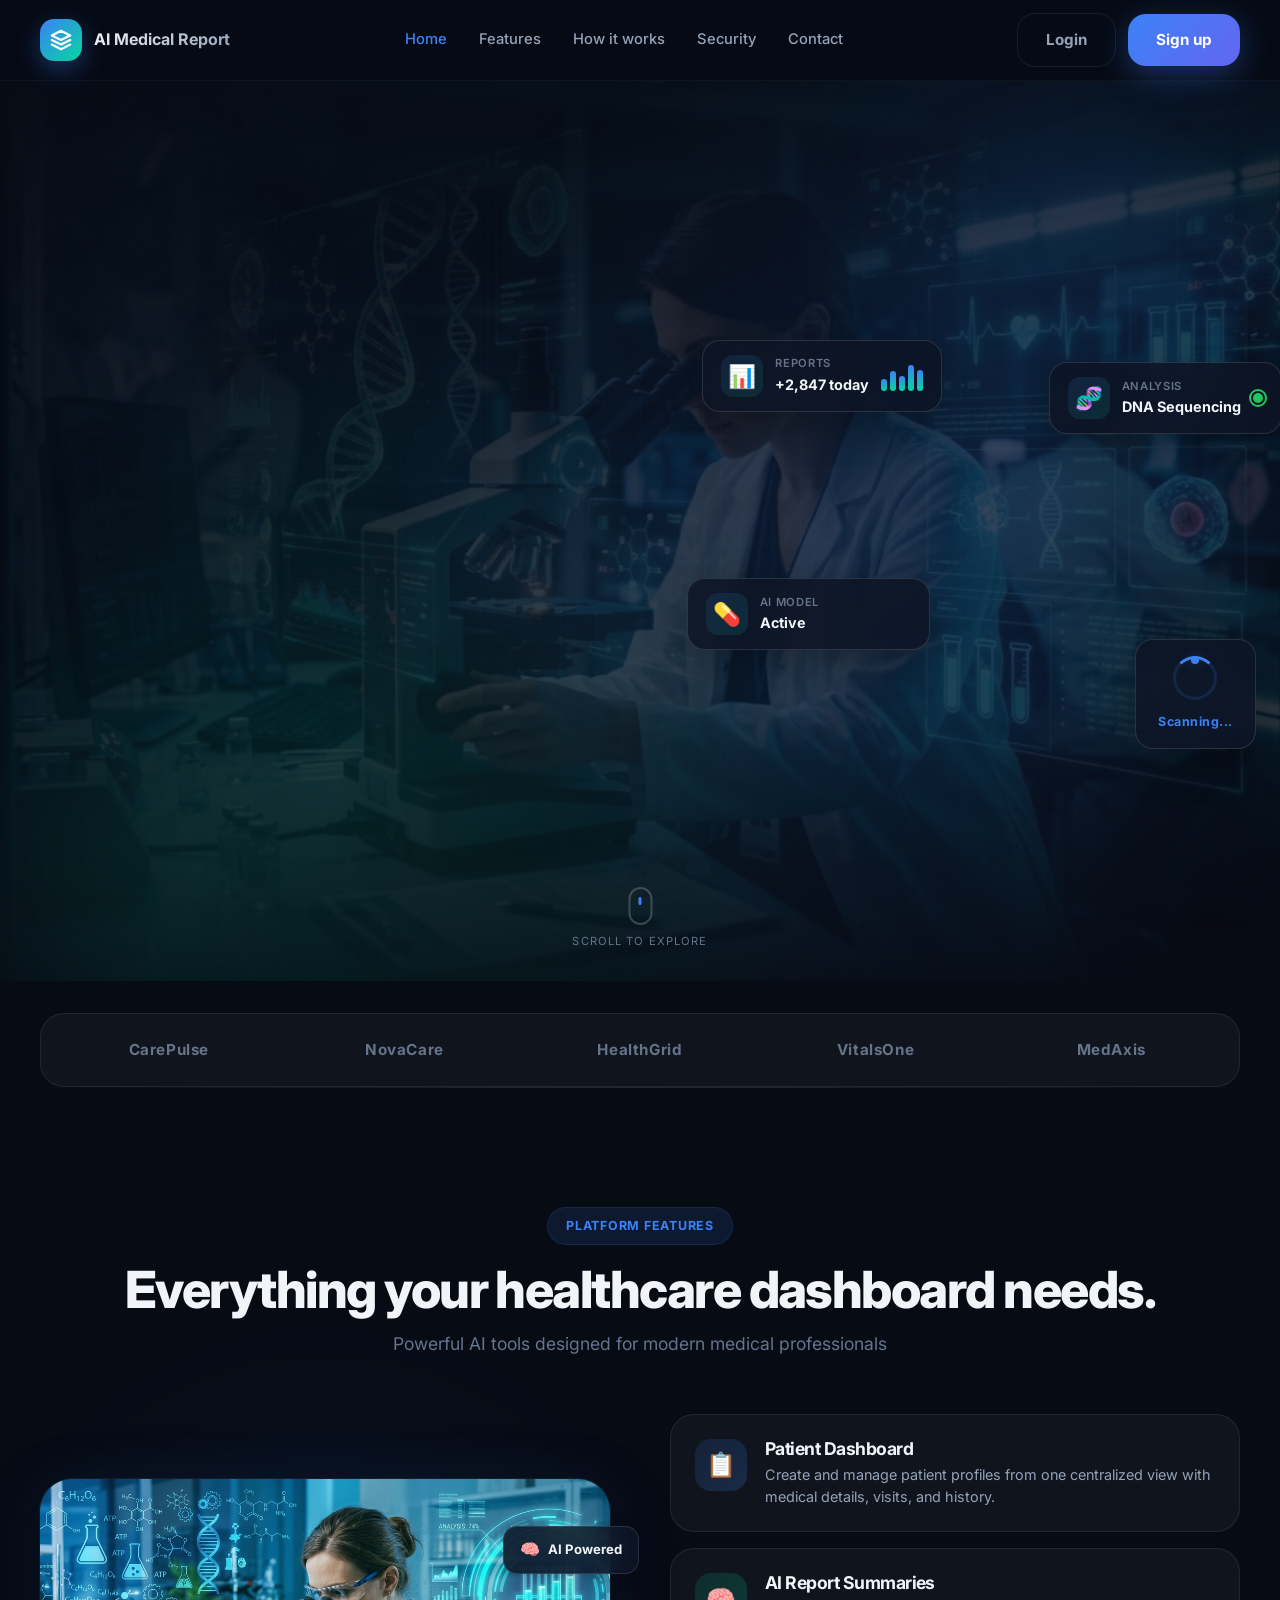
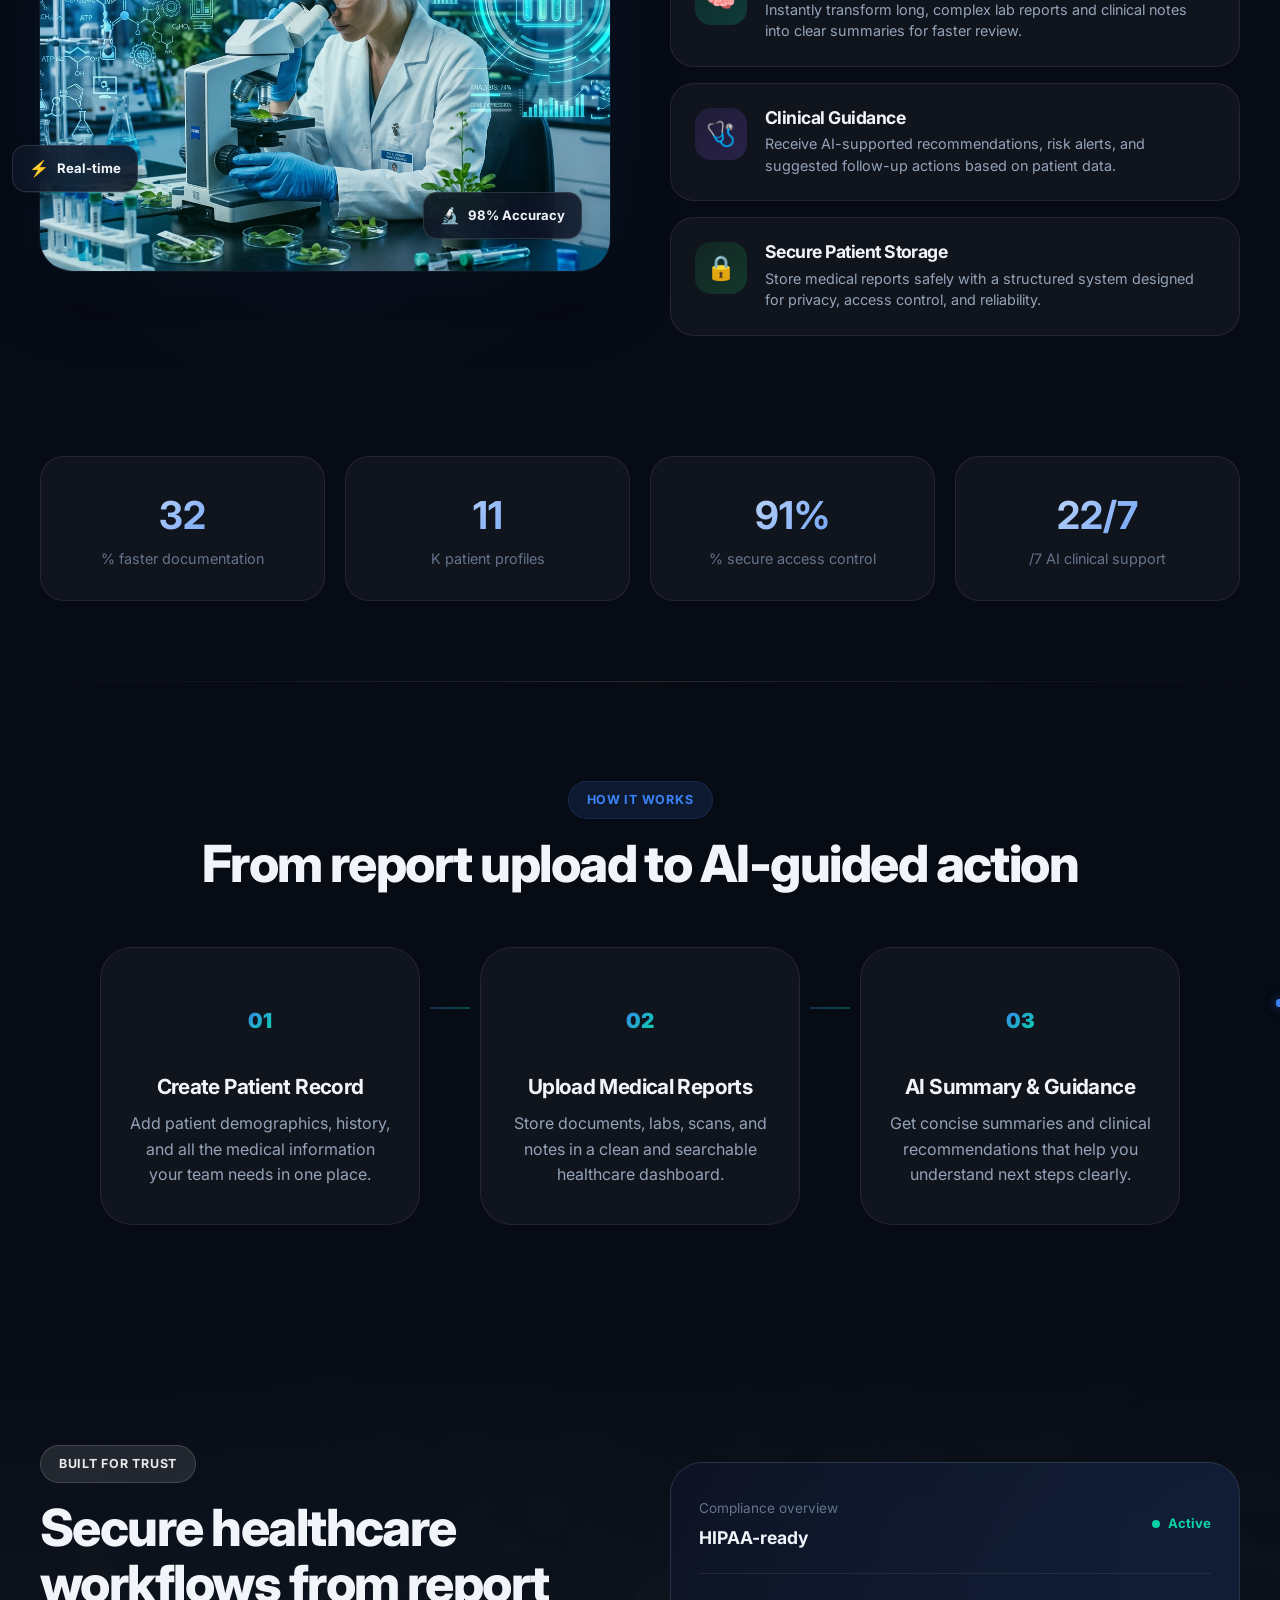
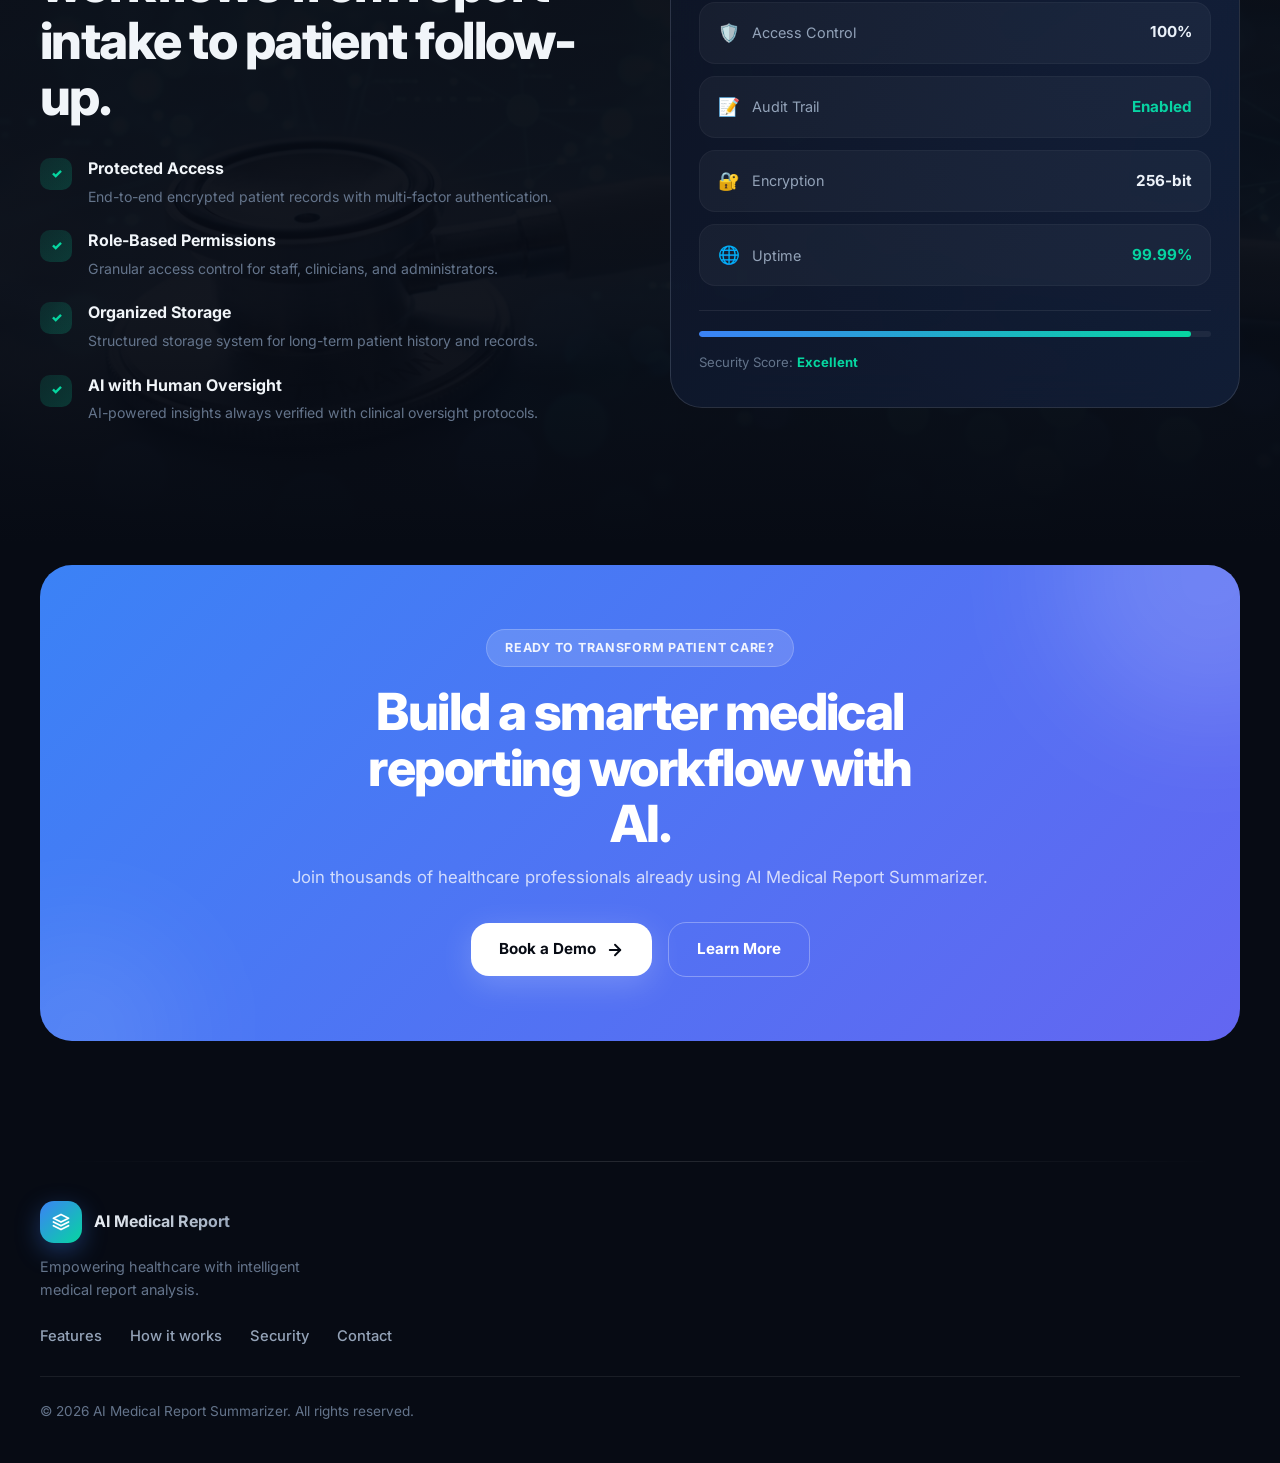
==== index.html @ fd5ae4c7 "Initial commit: AI Medical Report Summarizer with Gemini AI integration" ====
<!DOCTYPE html>
<html lang="en">
  <head>
    <meta charset="UTF-8" />
    <meta name="viewport" content="width=device-width, initial-scale=1.0" />
    <meta
      name="description"
      content="AI Medical Report Summarizer helps healthcare teams organize patient records, analyze medical reports, and receive AI-powered guidance in one secure dashboard."
    />
    <title>AI Medical Report Summarizer</title>
    <link rel="preconnect" href="https://fonts.googleapis.com" />
    <link rel="preconnect" href="https://fonts.gstatic.com" crossorigin />
    <link
      href="https://fonts.googleapis.com/css2?family=Inter:wght@400;500;600;700;800;900&display=swap"
      rel="stylesheet"
    />
    <link rel="stylesheet" href="style.css" />
  </head>
  <body>
    <!-- ════════ HEADER ════════ -->
    <header class="header" id="top">
      <div class="container nav-container">
        <div class="brand-wrap">
          <div class="brand-mark">
            <svg width="22" height="22" viewBox="0 0 24 24" fill="none" stroke="currentColor" stroke-width="2.5" stroke-linecap="round" stroke-linejoin="round">
              <path d="M12 2L2 7l10 5 10-5-10-5z"/>
              <path d="M2 17l10 5 10-5"/>
              <path d="M2 12l10 5 10-5"/>
            </svg>
          </div>
          <div class="brand-text">AI Medical Report</div>
        </div>

        <nav class="nav" id="mainNav">
          <a href="#hero">Home</a>
          <a href="#features">Features</a>
          <a href="#how-it-works">How it works</a>
          <a href="#security">Security</a>
          <a href="#contact">Contact</a>
        </nav>

        <div class="nav-actions">
          <a href="login.html" class="btn btn-ghost">Login</a>
          <a href="signup.html" class="btn btn-primary">Sign up</a>
          <button class="nav-toggle" aria-label="Toggle navigation" aria-expanded="false">
            <span></span>
            <span></span>
            <span></span>
          </button>
        </div>
      </div>
    </header>

    <main>
      <!-- ════════ SECTION 1: HERO with IMAGE 1 ════════ -->
      <section class="hero" id="hero">
        <!-- ═══ FULL BACKGROUND IMAGE with animation ═══ -->
        <div class="hero-bg-image" aria-hidden="true">
          <img src="slide-1.jpg" alt="" class="hero-bg-img" loading="eager" />
          <div class="hero-bg-overlay"></div>
        </div>

        <!-- Animated particles & orbs on top of image -->
        <div class="hero-bg-effects" aria-hidden="true">
          <div class="floating-orb orb-1"></div>
          <div class="floating-orb orb-2"></div>
          <div class="floating-orb orb-3"></div>
          <div class="grid-lines"></div>
          <!-- Particles -->
          <span class="particle p1"></span>
          <span class="particle p2"></span>
          <span class="particle p3"></span>
          <span class="particle p4"></span>
          <span class="particle p5"></span>
          <span class="particle p6"></span>
          <span class="particle p7"></span>
          <span class="particle p8"></span>
        </div>

        <div class="container hero-content-wrap">
          <div class="hero-copy" id="heroCopy">
            <span class="eyebrow eyebrow-animated">
              <span class="eyebrow-dot"></span>
              Smart Healthcare Intelligence
            </span>
            <h1>Turn complex medical data into <span class="gradient-text">clear, actionable</span> insights.</h1>
            <p>
              Manage patient records, summarize reports in seconds, and guide care decisions with AI-powered clinical support built for modern healthcare teams.
            </p>

            <div class="hero-actions">
              <a href="signup.html" class="btn btn-primary btn-glow">
                <span>Start Free Demo</span>
                <svg width="18" height="18" viewBox="0 0 24 24" fill="none" stroke="currentColor" stroke-width="2.5" stroke-linecap="round" stroke-linejoin="round"><path d="M5 12h14"/><path d="m12 5 7 7-7 7"/></svg>
              </a>
              <a href="#features" class="btn btn-glass">
                <span>See Platform</span>
              </a>
            </div>

            <div class="hero-trust">
              <div class="trust-item">
                <strong data-count="24">0</strong>
                <span>K+ Reports</span>
              </div>
              <div class="trust-divider"></div>
              <div class="trust-item">
                <strong>98%</strong>
                <span>Faster</span>
              </div>
              <div class="trust-divider"></div>
              <div class="trust-item">
                <strong>24/7</strong>
                <span>AI Active</span>
              </div>
            </div>
          </div>

          <!-- Floating cards overlay on the background image -->
          <div class="hero-floating-elements" id="heroVisual">
            <div class="hero-glow-ring ring-1" aria-hidden="true"></div>
            <div class="hero-glow-ring ring-2" aria-hidden="true"></div>
            <div class="hero-glow-ring ring-3" aria-hidden="true"></div>

            <div class="hero-float-card float-dna">
              <div class="float-icon">🧬</div>
              <div class="float-info">
                <span class="float-label">Analysis</span>
                <strong>DNA Sequencing</strong>
              </div>
              <div class="float-pulse"></div>
            </div>

            <div class="hero-float-card float-heartbeat">
              <div class="float-icon">💊</div>
              <div class="float-info">
                <span class="float-label">AI Model</span>
                <strong>Active</strong>
              </div>
              <svg class="heartbeat-svg" viewBox="0 0 100 30">
                <polyline class="heartbeat-line" points="0,15 20,15 25,5 30,25 35,10 40,15 55,15 60,5 65,25 70,15 100,15"/>
              </svg>
            </div>

            <div class="hero-float-card float-stats">
              <div class="float-icon">📊</div>
              <div class="float-info">
                <span class="float-label">Reports</span>
                <strong>+2,847 today</strong>
              </div>
              <div class="mini-bar-chart">
                <span style="height:40%"></span>
                <span style="height:65%"></span>
                <span style="height:50%"></span>
                <span style="height:85%"></span>
                <span style="height:70%"></span>
              </div>
            </div>

            <div class="hero-float-card float-scan">
              <div class="scan-ring"><div class="scan-dot"></div></div>
              <span class="scan-text">Scanning...</span>
            </div>
          </div>
        </div>

        <!-- Scroll indicator -->
        <div class="scroll-indicator" aria-hidden="true">
          <div class="scroll-mouse">
            <div class="scroll-wheel"></div>
          </div>
          <span>Scroll to explore</span>
        </div>
      </section>

      <!-- ════════ LOGO STRIP ════════ -->
      <section class="logo-strip">
        <div class="container trust-row">
          <span>CarePulse</span>
          <span>NovaCare</span>
          <span>HealthGrid</span>
          <span>VitalsOne</span>
          <span>MedAxis</span>
        </div>
      </section>

      <!-- ════════ SECTION 2: FEATURES with IMAGE 2 ════════ -->
      <section class="features-showcase" id="features">
        <div class="container">
          <div class="section-head centered reveal-up">
            <span class="eyebrow">Platform Features</span>
            <h2>Everything your healthcare dashboard needs.</h2>
            <p class="section-subtitle">Powerful AI tools designed for modern medical professionals</p>
          </div>

          <div class="features-split reveal-up">
            <!-- Image 2 - Features section -->
            <div class="features-image-wrap">
              <div class="features-image-bg-glow" aria-hidden="true"></div>
              <div class="features-img-container">
                <img src="slide-2.jpg" alt="Research and development with biochemistry analysis" class="features-img" loading="lazy" />
                <div class="features-img-overlay"></div>
              </div>
              <!-- Floating badges on the image -->
              <div class="feature-badge badge-1">
                <span class="badge-icon">🧠</span>
                <span class="badge-text">AI Powered</span>
              </div>
              <div class="feature-badge badge-2">
                <span class="badge-icon">⚡</span>
                <span class="badge-text">Real-time</span>
              </div>
              <div class="feature-badge badge-3">
                <span class="badge-icon">🔬</span>
                <span class="badge-text">98% Accuracy</span>
              </div>
            </div>

            <!-- Feature cards -->
            <div class="features-cards">
              <article class="feature-card reveal-right" style="--delay:0.1s">
                <div class="icon-box icon-blue">📋</div>
                <div>
                  <h3>Patient Dashboard</h3>
                  <p>Create and manage patient profiles from one centralized view with medical details, visits, and history.</p>
                </div>
              </article>

              <article class="feature-card reveal-right" style="--delay:0.2s">
                <div class="icon-box icon-teal">🧠</div>
                <div>
                  <h3>AI Report Summaries</h3>
                  <p>Instantly transform long, complex lab reports and clinical notes into clear summaries for faster review.</p>
                </div>
              </article>

              <article class="feature-card reveal-right" style="--delay:0.3s">
                <div class="icon-box icon-purple">🩺</div>
                <div>
                  <h3>Clinical Guidance</h3>
                  <p>Receive AI-supported recommendations, risk alerts, and suggested follow-up actions based on patient data.</p>
                </div>
              </article>

              <article class="feature-card reveal-right" style="--delay:0.4s">
                <div class="icon-box icon-green">🔒</div>
                <div>
                  <h3>Secure Patient Storage</h3>
                  <p>Store medical reports safely with a structured system designed for privacy, access control, and reliability.</p>
                </div>
              </article>
            </div>
          </div>
        </div>
      </section>

      <!-- ════════ STATS SECTION ════════ -->
      <section class="stats-section" id="platform">
        <div class="container stats-grid">
          <div class="stat-box reveal-up" style="--delay:0s">
            <strong class="count" data-target="35">0</strong>
            <span>% faster documentation</span>
          </div>
          <div class="stat-box reveal-up" style="--delay:0.1s">
            <strong class="count" data-target="12">0</strong>
            <span>K patient profiles</span>
          </div>
          <div class="stat-box reveal-up" style="--delay:0.2s">
            <strong class="count" data-target="99">0</strong>
            <span>% secure access control</span>
          </div>
          <div class="stat-box reveal-up" style="--delay:0.3s">
            <strong class="count" data-target="24">0</strong>
            <span>/7 AI clinical support</span>
          </div>
        </div>
      </section>

      <!-- ════════ HOW IT WORKS ════════ -->
      <section class="workflow" id="how-it-works">
        <div class="container">
          <div class="section-head centered reveal-up">
            <span class="eyebrow">How it works</span>
            <h2>From report upload to AI-guided action</h2>
          </div>

          <div class="workflow-grid">
            <div class="workflow-step reveal-up" style="--delay:0s">
              <span class="step-number">
                <span class="step-num-text">01</span>
                <svg class="step-ring" viewBox="0 0 100 100"><circle cx="50" cy="50" r="45"/></svg>
              </span>
              <h3>Create Patient Record</h3>
              <p>Add patient demographics, history, and all the medical information your team needs in one place.</p>
            </div>
            <div class="workflow-connector" aria-hidden="true">
              <div class="connector-line"></div>
              <div class="connector-dot"></div>
            </div>
            <div class="workflow-step reveal-up" style="--delay:0.15s">
              <span class="step-number">
                <span class="step-num-text">02</span>
                <svg class="step-ring" viewBox="0 0 100 100"><circle cx="50" cy="50" r="45"/></svg>
              </span>
              <h3>Upload Medical Reports</h3>
              <p>Store documents, labs, scans, and notes in a clean and searchable healthcare dashboard.</p>
            </div>
            <div class="workflow-connector" aria-hidden="true">
              <div class="connector-line"></div>
              <div class="connector-dot"></div>
            </div>
            <div class="workflow-step reveal-up" style="--delay:0.3s">
              <span class="step-number">
                <span class="step-num-text">03</span>
                <svg class="step-ring" viewBox="0 0 100 100"><circle cx="50" cy="50" r="45"/></svg>
              </span>
              <h3>AI Summary &amp; Guidance</h3>
              <p>Get concise summaries and clinical recommendations that help you understand next steps clearly.</p>
            </div>
          </div>
        </div>
      </section>

      <!-- ════════ SECTION 3: SECURITY with IMAGE 3 ════════ -->
      <section class="security" id="security">
        <div class="security-bg" aria-hidden="true">
          <img src="slide-3.jpg" alt="" class="security-bg-img" loading="lazy" />
          <div class="security-bg-overlay"></div>
          <div class="security-particles">
            <span class="sec-particle sp1"></span>
            <span class="sec-particle sp2"></span>
            <span class="sec-particle sp3"></span>
            <span class="sec-particle sp4"></span>
            <span class="sec-particle sp5"></span>
            <span class="sec-particle sp6"></span>
            <span class="sec-particle sp7"></span>
            <span class="sec-particle sp8"></span>
          </div>
        </div>

        <div class="container security-content">
          <div class="security-grid">
            <div class="security-copy reveal-up">
              <span class="eyebrow eyebrow-light">Built for trust</span>
              <h2>Secure healthcare workflows from report intake to patient follow-up.</h2>
              <ul>
                <li>
                  <div class="check-circle">✓</div>
                  <div>
                    <strong>Protected Access</strong>
                    <p>End-to-end encrypted patient records with multi-factor authentication.</p>
                  </div>
                </li>
                <li>
                  <div class="check-circle">✓</div>
                  <div>
                    <strong>Role-Based Permissions</strong>
                    <p>Granular access control for staff, clinicians, and administrators.</p>
                  </div>
                </li>
                <li>
                  <div class="check-circle">✓</div>
                  <div>
                    <strong>Organized Storage</strong>
                    <p>Structured storage system for long-term patient history and records.</p>
                  </div>
                </li>
                <li>
                  <div class="check-circle">✓</div>
                  <div>
                    <strong>AI with Human Oversight</strong>
                    <p>AI-powered insights always verified with clinical oversight protocols.</p>
                  </div>
                </li>
              </ul>
            </div>

            <div class="security-panel reveal-right">
              <div class="panel-glow" aria-hidden="true"></div>
              <div class="panel-header">
                <div>
                  <span>Compliance overview</span>
                  <strong>HIPAA-ready</strong>
                </div>
                <div class="status-dot">
                  <span class="status-pulse"></span>
                  Active
                </div>
              </div>
              <div class="panel-list">
                <div class="panel-item">
                  <div class="panel-item-left">
                    <div class="panel-item-icon">🛡️</div>
                    <span>Access Control</span>
                  </div>
                  <strong class="panel-value">100%</strong>
                </div>
                <div class="panel-item">
                  <div class="panel-item-left">
                    <div class="panel-item-icon">📝</div>
                    <span>Audit Trail</span>
                  </div>
                  <strong class="panel-value accent">Enabled</strong>
                </div>
                <div class="panel-item">
                  <div class="panel-item-left">
                    <div class="panel-item-icon">🔐</div>
                    <span>Encryption</span>
                  </div>
                  <strong class="panel-value">256-bit</strong>
                </div>
                <div class="panel-item">
                  <div class="panel-item-left">
                    <div class="panel-item-icon">🌐</div>
                    <span>Uptime</span>
                  </div>
                  <strong class="panel-value accent">99.99%</strong>
                </div>
              </div>
              <div class="panel-footer">
                <div class="panel-bar">
                  <div class="panel-bar-fill"></div>
                </div>
                <span>Security Score: <strong>Excellent</strong></span>
              </div>
            </div>
          </div>
        </div>
      </section>

      <!-- ════════ CTA ════════ -->
      <section class="cta" id="contact">
        <div class="container">
          <div class="cta-box reveal-up">
            <div class="cta-bg-effects" aria-hidden="true">
              <div class="cta-orb cta-orb-1"></div>
              <div class="cta-orb cta-orb-2"></div>
            </div>
            <div class="cta-content">
              <span class="eyebrow eyebrow-light">Ready to transform patient care?</span>
              <h2>Build a smarter medical reporting workflow with AI.</h2>
              <p>Join thousands of healthcare professionals already using AI Medical Report Summarizer.</p>
            </div>
            <div class="cta-actions">
              <a href="signup.html" class="btn btn-white btn-glow">
                <span>Book a Demo</span>
                <svg width="18" height="18" viewBox="0 0 24 24" fill="none" stroke="currentColor" stroke-width="2.5" stroke-linecap="round" stroke-linejoin="round"><path d="M5 12h14"/><path d="m12 5 7 7-7 7"/></svg>
              </a>
              <a href="#features" class="btn btn-outline-white">Learn More</a>
            </div>
          </div>
        </div>
      </section>
    </main>

    <!-- ════════ FOOTER ════════ -->
    <footer class="footer">
      <div class="container footer-inner">
        <div class="footer-brand">
          <div class="brand-wrap">
            <div class="brand-mark">
              <svg width="18" height="18" viewBox="0 0 24 24" fill="none" stroke="currentColor" stroke-width="2.5" stroke-linecap="round" stroke-linejoin="round">
                <path d="M12 2L2 7l10 5 10-5-10-5z"/>
                <path d="M2 17l10 5 10-5"/>
                <path d="M2 12l10 5 10-5"/>
              </svg>
            </div>
            <div class="brand-text">AI Medical Report</div>
          </div>
          <p class="footer-desc">Empowering healthcare with intelligent medical report analysis.</p>
        </div>
        <div class="footer-links">
          <a href="#features">Features</a>
          <a href="#how-it-works">How it works</a>
          <a href="#security">Security</a>
          <a href="#contact">Contact</a>
        </div>
        <div class="footer-bottom">
          <p>&copy; <span id="year"></span> AI Medical Report Summarizer. All rights reserved.</p>
        </div>
      </div>
    </footer>

    <script src="script.js"></script>
  </body>
</html>
---- style.css ----
/* ═══════════════════════════════════════════
   AI MEDICAL REPORT SUMMARIZER - DESIGN SYSTEM
   ═══════════════════════════════════════════ */

:root {
  --bg: #070b14;
  --bg-surface: #0d1425;
  --surface: rgba(255, 255, 255, 0.04);
  --surface-hover: rgba(255, 255, 255, 0.08);
  --surface-glass: rgba(255, 255, 255, 0.06);
  --primary: #3b82f6;
  --primary-dark: #2563eb;
  --primary-glow: rgba(59, 130, 246, 0.35);
  --primary-soft: rgba(59, 130, 246, 0.12);
  --accent: #06d6a0;
  --accent-glow: rgba(6, 214, 160, 0.3);
  --accent-soft: rgba(6, 214, 160, 0.12);
  --purple: #8b5cf6;
  --purple-soft: rgba(139, 92, 246, 0.12);
  --text: #f1f5f9;
  --text-secondary: #94a3b8;
  --text-muted: #64748b;
  --border: rgba(255, 255, 255, 0.08);
  --border-light: rgba(255, 255, 255, 0.12);
  --shadow-sm: 0 4px 16px rgba(0, 0, 0, 0.2);
  --shadow-md: 0 12px 40px rgba(0, 0, 0, 0.3);
  --shadow-lg: 0 24px 64px rgba(0, 0, 0, 0.4);
  --shadow-glow: 0 0 60px rgba(59, 130, 246, 0.15);
  --radius-sm: 12px;
  --radius-md: 18px;
  --radius-lg: 24px;
  --radius-xl: 32px;
  --transition: 0.3s cubic-bezier(0.4, 0, 0.2, 1);
  --transition-spring: 0.5s cubic-bezier(0.22, 1, 0.36, 1);
}

/* ═══════ RESET & BASE ═══════ */
*, *::before, *::after {
  margin: 0;
  padding: 0;
  box-sizing: border-box;
}

html {
  scroll-behavior: smooth;
  scroll-padding-top: 90px;
}

body {
  font-family: "Inter", -apple-system, BlinkMacSystemFont, sans-serif;
  background: var(--bg);
  color: var(--text);
  line-height: 1.6;
  overflow-x: hidden;
  -webkit-font-smoothing: antialiased;
}

a { text-decoration: none; color: inherit; }
button { font: inherit; cursor: pointer; border: none; background: none; }
img { max-width: 100%; display: block; }

.container {
  width: min(1200px, calc(100% - 40px));
  margin: 0 auto;
}

/* ═══════ TYPOGRAPHY ═══════ */
h1, h2, h3 {
  line-height: 1.1;
  letter-spacing: -0.03em;
  font-weight: 800;
}

h1 {
  font-size: clamp(2.8rem, 5.5vw, 4.8rem);
  font-weight: 900;
}

h2 {
  font-size: clamp(2rem, 4vw, 3.2rem);
}

h3 {
  font-size: 1.25rem;
  font-weight: 700;
}

p { color: var(--text-secondary); }

.gradient-text {
  background: linear-gradient(135deg, var(--primary) 0%, var(--accent) 50%, var(--purple) 100%);
  -webkit-background-clip: text;
  -webkit-text-fill-color: transparent;
  background-clip: text;
}

.section-head { margin-bottom: 56px; }
.section-head.centered { text-align: center; }
.section-head h2 { margin-top: 16px; }
.section-subtitle {
  font-size: 1.1rem;
  color: var(--text-muted);
  margin-top: 12px;
  max-width: 520px;
  margin-left: auto;
  margin-right: auto;
}

.eyebrow {
  display: inline-flex;
  align-items: center;
  gap: 8px;
  padding: 8px 18px;
  border-radius: 999px;
  background: var(--primary-soft);
  color: var(--primary);
  font-size: 0.78rem;
  font-weight: 700;
  letter-spacing: 0.06em;
  text-transform: uppercase;
  border: 1px solid rgba(59, 130, 246, 0.15);
}

.eyebrow-light {
  background: rgba(255, 255, 255, 0.1);
  color: rgba(255, 255, 255, 0.9);
  border-color: rgba(255, 255, 255, 0.15);
}

.eyebrow-animated .eyebrow-dot {
  width: 8px;
  height: 8px;
  border-radius: 50%;
  background: var(--accent);
  animation: dotPulse 2s ease-in-out infinite;
  flex-shrink: 0;
}

@keyframes dotPulse {
  0%, 100% { opacity: 1; transform: scale(1); }
  50% { opacity: 0.5; transform: scale(0.7); }
}

/* ═══════ BUTTONS ═══════ */
.btn {
  display: inline-flex;
  align-items: center;
  gap: 10px;
  border-radius: var(--radius-md);
  padding: 14px 28px;
  font-weight: 700;
  font-size: 0.95rem;
  transition: all var(--transition);
  position: relative;
  overflow: hidden;
}

.btn::before {
  content: "";
  position: absolute;
  inset: 0;
  background: linear-gradient(135deg, rgba(255,255,255,0.15), transparent);
  opacity: 0;
  transition: opacity var(--transition);
}

.btn:hover::before { opacity: 1; }
.btn:hover { transform: translateY(-2px); }
.btn:active { transform: translateY(0); }

.btn-primary {
  background: linear-gradient(135deg, var(--primary), #6366f1);
  color: white;
  box-shadow: 0 8px 32px var(--primary-glow);
}

.btn-primary:hover {
  box-shadow: 0 12px 40px rgba(59, 130, 246, 0.5);
}

.btn-glow {
  animation: btnGlow 3s ease-in-out infinite;
}

@keyframes btnGlow {
  0%, 100% { box-shadow: 0 8px 32px var(--primary-glow); }
  50% { box-shadow: 0 8px 48px rgba(59, 130, 246, 0.5), 0 0 80px rgba(59, 130, 246, 0.2); }
}

.btn-glass {
  background: var(--surface-glass);
  color: var(--text);
  border: 1px solid var(--border-light);
  backdrop-filter: blur(12px);
}

.btn-glass:hover {
  background: var(--surface-hover);
  border-color: rgba(255, 255, 255, 0.2);
}

.btn-ghost {
  background: transparent;
  color: var(--text-secondary);
  border: 1px solid var(--border);
}

.btn-ghost:hover {
  color: var(--text);
  border-color: var(--border-light);
  background: var(--surface);
}

.btn-white {
  background: white;
  color: var(--bg);
  box-shadow: 0 8px 32px rgba(255, 255, 255, 0.2);
}

.btn-white:hover {
  box-shadow: 0 12px 40px rgba(255, 255, 255, 0.3);
}

.btn-outline-white {
  background: transparent;
  color: white;
  border: 1px solid rgba(255, 255, 255, 0.3);
}

.btn-outline-white:hover {
  background: rgba(255, 255, 255, 0.1);
  border-color: rgba(255, 255, 255, 0.5);
}

/* ═══════ HEADER ═══════ */
.header {
  position: sticky;
  top: 0;
  z-index: 100;
  background: rgba(7, 11, 20, 0.75);
  backdrop-filter: blur(20px) saturate(1.5);
  border-bottom: 1px solid var(--border);
  transition: all var(--transition);
}

.nav-container {
  display: flex;
  align-items: center;
  justify-content: space-between;
  min-height: 80px;
  gap: 24px;
}

.brand-wrap {
  display: flex;
  align-items: center;
  gap: 12px;
}

.brand-mark {
  display: grid;
  place-items: center;
  width: 42px;
  height: 42px;
  border-radius: 14px;
  background: linear-gradient(135deg, var(--primary), var(--accent));
  color: white;
  font-weight: 800;
  box-shadow: 0 8px 24px var(--primary-glow);
}

.brand-text {
  font-weight: 700;
  font-size: 1rem;
  background: linear-gradient(135deg, var(--text), var(--text-secondary));
  -webkit-background-clip: text;
  -webkit-text-fill-color: transparent;
  background-clip: text;
}

.nav {
  display: flex;
  align-items: center;
  gap: 32px;
}

.nav a {
  font-weight: 500;
  color: var(--text-secondary);
  font-size: 0.92rem;
  transition: color var(--transition);
  position: relative;
}

.nav a::after {
  content: "";
  position: absolute;
  bottom: -4px;
  left: 0;
  width: 0;
  height: 2px;
  background: linear-gradient(90deg, var(--primary), var(--accent));
  border-radius: 1px;
  transition: width var(--transition);
}

.nav a:hover { color: var(--text); }
.nav a:hover::after { width: 100%; }

.nav-actions {
  display: flex;
  align-items: center;
  gap: 12px;
}

.nav-toggle {
  display: none;
  width: 44px;
  height: 44px;
  border-radius: 12px;
  background: var(--surface);
  border: 1px solid var(--border);
  align-items: center;
  justify-content: center;
  flex-direction: column;
  gap: 5px;
  transition: all var(--transition);
}

.nav-toggle:hover { background: var(--surface-hover); }

.nav-toggle span {
  width: 18px;
  height: 2px;
  border-radius: 10px;
  background: var(--text);
  transition: all var(--transition);
}

/* ═══════════════════════════
   SECTION 1: HERO (IMAGE 1)
   ═══════════════════════════ */
.hero {
  position: relative;
  min-height: 100vh;
  display: flex;
  align-items: center;
  padding: 100px 0 60px;
  overflow: hidden;
}

/* ── Full Background Medical Image ── */
.hero-bg-image {
  position: absolute;
  inset: 0;
  z-index: 0;
}

.hero-bg-img {
  width: 100%;
  height: 100%;
  object-fit: cover;
  opacity: 0;
  animation: heroBgReveal 2s 0.3s ease forwards, heroBgKenBurns 25s 2s ease-in-out infinite alternate;
}

@keyframes heroBgReveal {
  0% { opacity: 0; transform: scale(1.15); }
  100% { opacity: 0.45; transform: scale(1); }
}

@keyframes heroBgKenBurns {
  0% { transform: scale(1) translate(0, 0); }
  50% { transform: scale(1.08) translate(-1%, 0.5%); }
  100% { transform: scale(1.05) translate(0.5%, -0.5%); }
}

.hero-bg-overlay {
  position: absolute;
  inset: 0;
  background: 
    linear-gradient(135deg, rgba(7, 11, 20, 0.92) 0%, rgba(7, 11, 20, 0.7) 40%, rgba(7, 11, 20, 0.5) 70%, rgba(7, 11, 20, 0.75) 100%),
    linear-gradient(180deg, rgba(7, 11, 20, 0.6) 0%, transparent 30%, transparent 70%, rgba(7, 11, 20, 0.9) 100%);
  z-index: 1;
}

/* Animated edge glow on the background */
.hero-bg-image::after {
  content: "";
  position: absolute;
  inset: 0;
  background: 
    radial-gradient(circle at 70% 50%, rgba(59, 130, 246, 0.15) 0%, transparent 50%),
    radial-gradient(circle at 30% 80%, rgba(6, 214, 160, 0.1) 0%, transparent 40%);
  z-index: 2;
  animation: bgGlowShift 8s ease-in-out infinite alternate;
}

@keyframes bgGlowShift {
  0% { opacity: 0.5; }
  100% { opacity: 1; }
}

/* Background effects (orbs, grid, particles) */
.hero-bg-effects {
  position: absolute;
  inset: 0;
  pointer-events: none;
  overflow: hidden;
  z-index: 3;
}

.floating-orb {
  position: absolute;
  border-radius: 50%;
  filter: blur(80px);
  opacity: 0.35;
}

.orb-1 {
  width: 600px;
  height: 600px;
  background: radial-gradient(circle, var(--primary-glow), transparent 70%);
  top: -15%;
  right: -10%;
  animation: orbFloat1 12s ease-in-out infinite;
}

.orb-2 {
  width: 400px;
  height: 400px;
  background: radial-gradient(circle, var(--accent-glow), transparent 70%);
  bottom: -10%;
  left: -5%;
  animation: orbFloat2 15s ease-in-out infinite;
}

.orb-3 {
  width: 300px;
  height: 300px;
  background: radial-gradient(circle, rgba(139, 92, 246, 0.2), transparent 70%);
  top: 40%;
  left: 30%;
  animation: orbFloat3 10s ease-in-out infinite;
}

@keyframes orbFloat1 {
  0%, 100% { transform: translate(0, 0) scale(1); }
  33% { transform: translate(-30px, 40px) scale(1.1); }
  66% { transform: translate(20px, -20px) scale(0.95); }
}

@keyframes orbFloat2 {
  0%, 100% { transform: translate(0, 0) scale(1); }
  50% { transform: translate(40px, -30px) scale(1.15); }
}

@keyframes orbFloat3 {
  0%, 100% { transform: translate(0, 0) scale(1); }
  50% { transform: translate(-20px, 20px) scale(1.2); }
}

.grid-lines {
  position: absolute;
  inset: 0;
  background-image:
    linear-gradient(rgba(59, 130, 246, 0.04) 1px, transparent 1px),
    linear-gradient(90deg, rgba(59, 130, 246, 0.04) 1px, transparent 1px);
  background-size: 80px 80px;
  mask-image: radial-gradient(ellipse 60% 60% at 50% 50%, black, transparent);
}

/* Particles */
.particle {
  position: absolute;
  width: 6px; height: 6px;
  border-radius: 50%;
  opacity: 0;
}

.p1 { top: 10%; left: 15%; animation: particleFloat 6s 0s ease-in-out infinite; background: var(--primary); }
.p2 { top: 75%; left: 85%; animation: particleFloat 7s 1s ease-in-out infinite; background: var(--accent); }
.p3 { top: 35%; left: 5%;  animation: particleFloat 5s 2s ease-in-out infinite; background: var(--primary); width: 4px; height: 4px; }
.p4 { top: 85%; left: 25%; animation: particleFloat 8s 0.5s ease-in-out infinite; background: var(--accent); width: 5px; height: 5px; }
.p5 { top: 20%; left: 90%; animation: particleFloat 6.5s 1.5s ease-in-out infinite; background: var(--purple); width: 3px; height: 3px; }
.p6 { top: 60%; left: 50%; animation: particleFloat 7.5s 3s ease-in-out infinite; background: var(--accent); width: 4px; height: 4px; }
.p7 { top: 45%; left: 72%; animation: particleFloat 5.5s 0.8s ease-in-out infinite; background: var(--primary); width: 5px; height: 5px; }
.p8 { top: 15%; left: 65%; animation: particleFloat 8s 2.5s ease-in-out infinite; background: var(--accent); width: 3px; height: 3px; }

@keyframes particleFloat {
  0%, 100% { transform: translate(0, 0) scale(0); opacity: 0; }
  20% { opacity: 0.7; transform: translate(-10px, -20px) scale(1); }
  50% { opacity: 0.5; transform: translate(15px, -40px) scale(0.8); }
  80% { opacity: 0.3; transform: translate(-5px, -60px) scale(0.5); }
}

/* Hero content layout */
.hero-content-wrap {
  position: relative;
  z-index: 5;
  display: grid;
  grid-template-columns: 1.1fr 0.9fr;
  align-items: center;
  gap: 40px;
}

/* Hero copy entrance */
.hero-copy {
  opacity: 0;
  animation: heroCopyIn 1s 0.6s var(--transition-spring) forwards;
}

@keyframes heroCopyIn {
  from { opacity: 0; transform: translateY(40px); }
  to { opacity: 1; transform: translateY(0); }
}

.hero-copy h1 { margin: 20px 0; }
.hero-copy > p { font-size: 1.15rem; max-width: 540px; line-height: 1.7; color: rgba(255,255,255,0.7); }

/* Hero actions */
.hero-actions {
  display: flex;
  align-items: center;
  gap: 16px;
  margin: 32px 0;
  flex-wrap: wrap;
}

/* Hero trust stats */
.hero-trust {
  display: flex;
  align-items: center;
  gap: 24px;
  flex-wrap: wrap;
}

.trust-item { text-align: center; }

.trust-item strong {
  display: block;
  font-size: 1.8rem;
  background: linear-gradient(135deg, var(--text), var(--primary));
  -webkit-background-clip: text;
  -webkit-text-fill-color: transparent;
  background-clip: text;
}

.trust-item span {
  font-size: 0.82rem;
  color: var(--text-muted);
  text-transform: uppercase;
  letter-spacing: 0.05em;
  font-weight: 600;
}

.trust-divider {
  width: 1px;
  height: 40px;
  background: linear-gradient(180deg, transparent, var(--border-light), transparent);
}

/* Hero floating elements (right side) */
.hero-floating-elements {
  position: relative;
  display: flex;
  justify-content: center;
  align-items: center;
  min-height: 450px;
  perspective: 1200px;
}

/* Glow rings */
.hero-glow-ring {
  position: absolute;
  border-radius: 50%;
  border: 1.5px solid;
  opacity: 0;
  animation: glowPulse 5s ease-in-out infinite;
}

.ring-1 {
  width: 300px; height: 300px;
  border-color: rgba(59, 130, 246, 0.25);
  animation-delay: 0s;
}
.ring-2 {
  width: 400px; height: 400px;
  border-color: rgba(6, 214, 160, 0.18);
  animation-delay: 1.5s;
}
.ring-3 {
  width: 480px; height: 480px;
  border-color: rgba(139, 92, 246, 0.12);
  animation-delay: 3s;
}

@keyframes glowPulse {
  0%, 100% { transform: scale(0.85) rotate(0deg); opacity: 0; }
  50% { transform: scale(1.05) rotate(5deg); opacity: 1; }
}


/* ═══════ FLOATING CARDS ═══════ */
.hero-float-card {
  position: absolute;
  display: flex;
  align-items: center;
  gap: 12px;
  padding: 14px 18px;
  border-radius: var(--radius-md);
  background: rgba(13, 20, 37, 0.85);
  backdrop-filter: blur(20px);
  border: 1px solid var(--border-light);
  box-shadow: var(--shadow-md);
  z-index: 5;
  opacity: 0;
  animation: floatCardIn 0.8s cubic-bezier(0.22, 1, 0.36, 1) forwards;
}

.float-icon {
  font-size: 1.4rem;
  width: 42px; height: 42px;
  display: grid;
  place-items: center;
  border-radius: 12px;
  background: linear-gradient(135deg, var(--primary-soft), var(--accent-soft));
  flex-shrink: 0;
}

.float-info { display: flex; flex-direction: column; }

.float-label {
  font-size: 0.7rem;
  color: var(--text-muted);
  text-transform: uppercase;
  letter-spacing: 0.06em;
  font-weight: 600;
}

.float-info strong {
  font-size: 0.9rem;
  color: var(--text);
}

.float-dna {
  top: 8%;
  right: -8%;
  animation-delay: 0.8s;
}

.float-heartbeat {
  bottom: 28%;
  left: -6%;
  animation-delay: 1.1s;
}

.float-stats {
  top: 3%;
  left: -3%;
  animation-delay: 1.4s;
}

.float-scan {
  bottom: 6%;
  right: -3%;
  animation-delay: 1.7s;
  flex-direction: column;
  padding: 16px 22px;
}

@keyframes floatCardIn {
  from { opacity: 0; transform: translateY(20px) scale(0.9); }
  to { opacity: 1; transform: translateY(0) scale(1); }
}

/* Card floating animation */
.float-dna {
  animation: floatCardIn 0.8s 0.8s cubic-bezier(0.22, 1, 0.36, 1) forwards,
             floatBob1 5s 1.6s ease-in-out infinite;
}
.float-heartbeat {
  animation: floatCardIn 0.8s 1.1s cubic-bezier(0.22, 1, 0.36, 1) forwards,
             floatBob2 6s 1.9s ease-in-out infinite;
}
.float-stats {
  animation: floatCardIn 0.8s 1.4s cubic-bezier(0.22, 1, 0.36, 1) forwards,
             floatBob3 5.5s 2.2s ease-in-out infinite;
}
.float-scan {
  animation: floatCardIn 0.8s 1.7s cubic-bezier(0.22, 1, 0.36, 1) forwards,
             floatBob1 7s 2.5s ease-in-out infinite;
}

@keyframes floatBob1 {
  0%, 100% { transform: translateY(0px); }
  50% { transform: translateY(-12px); }
}
@keyframes floatBob2 {
  0%, 100% { transform: translateY(0px); }
  50% { transform: translateY(-10px); }
}
@keyframes floatBob3 {
  0%, 100% { transform: translateY(0px) rotate(0deg); }
  50% { transform: translateY(-14px) rotate(1deg); }
}

/* Pulse indicator */
.float-pulse {
  width: 10px; height: 10px;
  border-radius: 50%;
  background: #22c55e;
  position: relative;
  flex-shrink: 0;
}
.float-pulse::after {
  content: "";
  position: absolute;
  inset: -4px;
  border-radius: 50%;
  border: 2px solid #22c55e;
  animation: pulseRing 1.5s ease-out infinite;
}
@keyframes pulseRing {
  0% { transform: scale(1); opacity: 0.6; }
  100% { transform: scale(2.2); opacity: 0; }
}

/* Heartbeat SVG */
.heartbeat-svg { width: 80px; height: 28px; flex-shrink: 0; }
.heartbeat-line {
  fill: none;
  stroke: #ef4444;
  stroke-width: 2.5;
  stroke-linecap: round;
  stroke-linejoin: round;
  stroke-dasharray: 300;
  stroke-dashoffset: 300;
  animation: heartbeatDraw 2.5s ease-in-out infinite;
}
@keyframes heartbeatDraw {
  0% { stroke-dashoffset: 300; }
  50% { stroke-dashoffset: 0; }
  100% { stroke-dashoffset: -300; }
}

/* Mini bar chart */
.mini-bar-chart {
  display: flex;
  align-items: flex-end;
  gap: 3px;
  height: 30px;
  flex-shrink: 0;
}
.mini-bar-chart span {
  width: 6px;
  border-radius: 3px;
  background: linear-gradient(180deg, var(--primary), var(--accent));
  animation: barGrow 1.5s ease-out forwards;
  transform-origin: bottom;
  transform: scaleY(0);
}
.mini-bar-chart span:nth-child(1) { animation-delay: 1.5s; }
.mini-bar-chart span:nth-child(2) { animation-delay: 1.65s; }
.mini-bar-chart span:nth-child(3) { animation-delay: 1.8s; }
.mini-bar-chart span:nth-child(4) { animation-delay: 1.95s; }
.mini-bar-chart span:nth-child(5) { animation-delay: 2.1s; }

@keyframes barGrow { to { transform: scaleY(1); } }

/* Scan ring */
.scan-ring {
  width: 44px; height: 44px;
  border-radius: 50%;
  border: 3px solid rgba(59, 130, 246, 0.15);
  border-top-color: var(--primary);
  position: relative;
  animation: scanSpin 2s linear infinite;
}
.scan-dot {
  position: absolute;
  top: -3px; left: 50%;
  transform: translateX(-50%);
  width: 8px; height: 8px;
  border-radius: 50%;
  background: var(--primary);
  box-shadow: 0 0 12px var(--primary-glow);
}
.scan-text {
  font-size: 0.78rem;
  font-weight: 700;
  color: var(--primary);
  letter-spacing: 0.04em;
  animation: scanBlink 1.5s ease-in-out infinite;
}
@keyframes scanSpin { to { transform: rotate(360deg); } }
@keyframes scanBlink {
  0%, 100% { opacity: 1; }
  50% { opacity: 0.4; }
}

/* Scroll indicator */
.scroll-indicator {
  position: absolute;
  bottom: 30px;
  left: 50%;
  transform: translateX(-50%);
  display: flex;
  flex-direction: column;
  align-items: center;
  gap: 8px;
  opacity: 0;
  animation: fadeIn 1s 2s forwards;
}

.scroll-mouse {
  width: 24px; height: 38px;
  border: 2px solid rgba(255, 255, 255, 0.2);
  border-radius: 12px;
  display: flex;
  justify-content: center;
  padding-top: 8px;
}

.scroll-wheel {
  width: 3px; height: 8px;
  border-radius: 2px;
  background: var(--primary);
  animation: scrollWheel 2s ease-in-out infinite;
}

@keyframes scrollWheel {
  0% { transform: translateY(0); opacity: 1; }
  100% { transform: translateY(12px); opacity: 0; }
}

.scroll-indicator span {
  font-size: 0.7rem;
  color: var(--text-muted);
  text-transform: uppercase;
  letter-spacing: 0.1em;
}

@keyframes fadeIn {
  from { opacity: 0; }
  to { opacity: 1; }
}

/* ═══════ LOGO STRIP ═══════ */
.logo-strip {
  padding: 32px 0 0;
  position: relative;
  z-index: 2;
}

.trust-row {
  display: grid;
  grid-template-columns: repeat(5, minmax(0, 1fr));
  gap: 20px;
  justify-items: center;
  padding: 24px 20px;
  color: var(--text-muted);
  background: var(--surface);
  border: 1px solid var(--border);
  border-radius: var(--radius-lg);
  font-weight: 700;
  letter-spacing: 0.04em;
  font-size: 0.95rem;
}

/* ═══════════════════════════════
   SECTION 2: FEATURES (IMAGE 2)
   ═══════════════════════════════ */
.features-showcase {
  padding: 120px 0;
  position: relative;
  overflow: hidden;
}

.features-showcase::before {
  content: "";
  position: absolute;
  top: 0;
  left: 0;
  right: 0;
  height: 1px;
  background: linear-gradient(90deg, transparent, var(--border-light), transparent);
}

.features-split {
  display: grid;
  grid-template-columns: 1fr 1fr;
  gap: 60px;
  align-items: center;
}

/* Features image */
.features-image-wrap {
  position: relative;
}

.features-image-bg-glow {
  position: absolute;
  inset: -30%;
  background: radial-gradient(circle at 50% 50%, var(--primary-glow), transparent 60%);
  opacity: 0.3;
  filter: blur(60px);
  animation: imgGlow 8s ease-in-out infinite;
}

.features-img-container {
  position: relative;
  border-radius: var(--radius-xl);
  overflow: hidden;
  box-shadow:
    var(--shadow-lg),
    0 0 0 1px rgba(255, 255, 255, 0.06),
    0 0 60px rgba(59, 130, 246, 0.1);
  transition: transform var(--transition-spring);
}

.features-img-container:hover {
  transform: scale(1.02) translateY(-4px);
}

.features-img {
  width: 100%;
  aspect-ratio: 16 / 11;
  object-fit: cover;
  display: block;
  transition: transform 8s ease;
}

.features-img-container:hover .features-img {
  transform: scale(1.06);
}

.features-img-overlay {
  position: absolute;
  inset: 0;
  background: linear-gradient(
    135deg,
    rgba(59, 130, 246, 0.12) 0%,
    rgba(6, 214, 160, 0.08) 50%,
    transparent 100%
  );
  pointer-events: none;
}

/* Feature badges */
.feature-badge {
  position: absolute;
  display: flex;
  align-items: center;
  gap: 8px;
  padding: 10px 16px;
  border-radius: 14px;
  background: rgba(13, 20, 37, 0.85);
  backdrop-filter: blur(16px);
  border: 1px solid var(--border-light);
  box-shadow: var(--shadow-sm);
  z-index: 3;
  opacity: 0;
  font-size: 0.82rem;
  font-weight: 700;
  color: var(--text);
}

.badge-icon {
  font-size: 1rem;
}

.badge-1 {
  top: 12%;
  right: -5%;
  animation: badgeIn 0.6s 0.3s ease forwards;
}

.badge-2 {
  bottom: 20%;
  left: -5%;
  animation: badgeIn 0.6s 0.6s ease forwards;
}

.badge-3 {
  bottom: 8%;
  right: 5%;
  animation: badgeIn 0.6s 0.9s ease forwards;
}

.features-image-wrap.visible .badge-1 { animation: badgeIn 0.6s 0.3s ease forwards; }
.features-image-wrap.visible .badge-2 { animation: badgeIn 0.6s 0.6s ease forwards; }
.features-image-wrap.visible .badge-3 { animation: badgeIn 0.6s 0.9s ease forwards; }

@keyframes badgeIn {
  from { opacity: 0; transform: translateY(12px) scale(0.9); }
  to { opacity: 1; transform: translateY(0) scale(1); }
}

/* Feature cards */
.features-cards {
  display: grid;
  gap: 16px;
}

.feature-card {
  display: flex;
  align-items: flex-start;
  gap: 18px;
  padding: 24px;
  border-radius: var(--radius-lg);
  background: var(--surface);
  border: 1px solid var(--border);
  transition: all var(--transition);
  cursor: default;
}

.feature-card:hover {
  background: var(--surface-hover);
  border-color: var(--border-light);
  transform: translateX(8px);
  box-shadow: var(--shadow-md), var(--shadow-glow);
}

.icon-box {
  width: 52px; height: 52px;
  display: grid;
  place-items: center;
  border-radius: 16px;
  font-size: 1.5rem;
  flex-shrink: 0;
  transition: transform var(--transition);
}

.feature-card:hover .icon-box {
  transform: scale(1.1) rotate(5deg);
}

.icon-blue { background: linear-gradient(135deg, var(--primary-soft), rgba(59, 130, 246, 0.2)); }
.icon-teal { background: linear-gradient(135deg, var(--accent-soft), rgba(6, 214, 160, 0.2)); }
.icon-purple { background: linear-gradient(135deg, var(--purple-soft), rgba(139, 92, 246, 0.2)); }
.icon-green { background: linear-gradient(135deg, rgba(34, 197, 94, 0.1), rgba(34, 197, 94, 0.2)); }

.feature-card h3 {
  margin-bottom: 6px;
  font-size: 1.1rem;
}

.feature-card p {
  font-size: 0.9rem;
  line-height: 1.5;
}

/* ═══════ STATS ═══════ */
.stats-section {
  padding: 0 0 80px;
}

.stats-grid {
  display: grid;
  grid-template-columns: repeat(4, minmax(0, 1fr));
  gap: 20px;
}

.stat-box {
  background: var(--surface);
  border: 1px solid var(--border);
  border-radius: var(--radius-lg);
  padding: 28px 20px;
  text-align: center;
  transition: all var(--transition);
}

.stat-box:hover {
  background: var(--surface-hover);
  border-color: var(--border-light);
  transform: translateY(-4px);
  box-shadow: var(--shadow-glow);
}

.stat-box strong {
  display: block;
  font-size: clamp(2rem, 3vw, 2.8rem);
  background: linear-gradient(135deg, var(--text), var(--primary));
  -webkit-background-clip: text;
  -webkit-text-fill-color: transparent;
  background-clip: text;
}

.stat-box span {
  color: var(--text-muted);
  font-size: 0.9rem;
}

/* ═══════ WORKFLOW ═══════ */
.workflow {
  padding: 100px 0;
  position: relative;
}

.workflow::before {
  content: "";
  position: absolute;
  top: 0;
  left: 0;
  right: 0;
  height: 1px;
  background: linear-gradient(90deg, transparent, var(--border-light), transparent);
}

.workflow-grid {
  display: flex;
  align-items: flex-start;
  gap: 0;
  justify-content: center;
}

.workflow-step {
  flex: 1;
  max-width: 320px;
  background: var(--surface);
  border: 1px solid var(--border);
  border-radius: var(--radius-xl);
  padding: 36px 28px;
  text-align: center;
  transition: all var(--transition);
}

.workflow-step:hover {
  background: var(--surface-hover);
  border-color: var(--border-light);
  transform: translateY(-6px);
  box-shadow: var(--shadow-md), var(--shadow-glow);
}

.step-number {
  position: relative;
  display: inline-flex;
  align-items: center;
  justify-content: center;
  width: 72px; height: 72px;
  margin-bottom: 20px;
}

.step-num-text {
  position: relative;
  z-index: 2;
  font-weight: 900;
  font-size: 1.3rem;
  background: linear-gradient(135deg, var(--primary), var(--accent));
  -webkit-background-clip: text;
  -webkit-text-fill-color: transparent;
  background-clip: text;
}

.step-ring {
  position: absolute;
  inset: 0;
  width: 100%;
  height: 100%;
}

.step-ring circle {
  fill: none;
  stroke: var(--primary);
  stroke-width: 2;
  opacity: 0.2;
  stroke-dasharray: 283;
  stroke-dashoffset: 283;
  transition: stroke-dashoffset 1.5s ease;
}

.workflow-step:hover .step-ring circle {
  stroke-dashoffset: 0;
  opacity: 0.5;
}

.workflow-step h3 {
  font-size: 1.3rem;
  margin-bottom: 12px;
}

.workflow-connector {
  display: flex;
  align-items: center;
  justify-content: center;
  padding-top: 60px;
  min-width: 60px;
}

.connector-line {
  width: 40px;
  height: 2px;
  background: linear-gradient(90deg, var(--primary), var(--accent));
  opacity: 0.3;
  position: relative;
}

.connector-dot {
  width: 8px; height: 8px;
  border-radius: 50%;
  background: var(--primary);
  box-shadow: 0 0 12px var(--primary-glow);
  position: absolute;
  right: -4px;
  top: 50%;
  margin-top: -4px;
}

/* ═══════════════════════════════
   SECTION 3: SECURITY (IMAGE 3)
   ═══════════════════════════════ */
.security {
  position: relative;
  padding: 120px 0;
  overflow: hidden;
}

.security-bg {
  position: absolute;
  inset: 0;
  z-index: 0;
}

.security-bg-img {
  width: 100%;
  height: 100%;
  object-fit: cover;
  opacity: 0.25;
  transition: transform 20s linear;
  animation: secBgZoom 30s ease-in-out infinite alternate;
}

@keyframes secBgZoom {
  0% { transform: scale(1); }
  100% { transform: scale(1.1); }
}

.security-bg-overlay {
  position: absolute;
  inset: 0;
  background: linear-gradient(
    180deg,
    var(--bg) 0%,
    rgba(7, 11, 20, 0.85) 30%,
    rgba(7, 11, 20, 0.8) 70%,
    var(--bg) 100%
  );
}

.security-particles {
  position: absolute;
  inset: 0;
  pointer-events: none;
}

.sec-particle {
  position: absolute;
  width: 4px; height: 4px;
  border-radius: 50%;
  background: var(--primary);
  opacity: 0;
}

.sp1 { top: 15%; left: 10%; animation: secFloat 7s 0s ease-in-out infinite; }
.sp2 { top: 25%; left: 80%; animation: secFloat 8s 1s ease-in-out infinite; background: var(--accent); }
.sp3 { top: 50%; left: 20%; animation: secFloat 6s 2s ease-in-out infinite; }
.sp4 { top: 70%; left: 70%; animation: secFloat 9s 0.5s ease-in-out infinite; background: var(--accent); }
.sp5 { top: 85%; left: 40%; animation: secFloat 7.5s 1.5s ease-in-out infinite; }
.sp6 { top: 35%; left: 55%; animation: secFloat 6.5s 3s ease-in-out infinite; background: var(--purple); width: 3px; height: 3px; }
.sp7 { top: 60%; left: 90%; animation: secFloat 8.5s 2.5s ease-in-out infinite; }
.sp8 { top: 10%; left: 45%; animation: secFloat 7s 4s ease-in-out infinite; background: var(--accent); width: 5px; height: 5px; }

@keyframes secFloat {
  0%, 100% { opacity: 0; transform: translate(0, 0) scale(0); }
  20% { opacity: 0.6; transform: translate(-8px, -15px) scale(1); }
  50% { opacity: 0.4; transform: translate(12px, -30px) scale(0.8); }
  80% { opacity: 0.2; transform: translate(-4px, -50px) scale(0.4); }
}

.security-content {
  position: relative;
  z-index: 2;
}

.security-grid {
  display: grid;
  grid-template-columns: 1fr 1fr;
  gap: 60px;
  align-items: center;
}

.security-copy h2 {
  margin-top: 16px;
  margin-bottom: 8px;
}

.security-copy ul {
  list-style: none;
  margin-top: 32px;
  display: grid;
  gap: 20px;
}

.security-copy li {
  display: flex;
  gap: 16px;
  align-items: flex-start;
}

.check-circle {
  width: 32px; height: 32px;
  border-radius: 10px;
  background: linear-gradient(135deg, var(--accent-soft), rgba(6, 214, 160, 0.2));
  color: var(--accent);
  display: grid;
  place-items: center;
  font-weight: 900;
  font-size: 0.8rem;
  flex-shrink: 0;
  margin-top: 2px;
}

.security-copy li strong {
  display: block;
  font-size: 1rem;
  margin-bottom: 4px;
}

.security-copy li p {
  font-size: 0.88rem;
  color: var(--text-muted);
  margin: 0;
}

/* Security panel */
.security-panel {
  position: relative;
  background: linear-gradient(135deg, rgba(13, 20, 37, 0.9), rgba(18, 30, 55, 0.9));
  backdrop-filter: blur(20px);
  border: 1px solid var(--border-light);
  border-radius: var(--radius-xl);
  padding: 32px 28px;
  overflow: hidden;
}

.panel-glow {
  position: absolute;
  top: -50%; right: -50%;
  width: 200%;
  height: 200%;
  background: radial-gradient(circle at 70% 30%, var(--primary-glow), transparent 50%);
  opacity: 0.15;
  pointer-events: none;
}

.panel-header {
  display: flex;
  align-items: center;
  justify-content: space-between;
  gap: 12px;
  margin-bottom: 28px;
  padding-bottom: 20px;
  border-bottom: 1px solid var(--border);
}

.panel-header span {
  font-size: 0.85rem;
  color: var(--text-muted);
}

.panel-header strong {
  display: block;
  font-size: 1.1rem;
  color: var(--text);
  margin-top: 4px;
}

.status-dot {
  display: flex;
  align-items: center;
  gap: 8px;
  font-size: 0.82rem;
  font-weight: 700;
  color: var(--accent);
}

.status-pulse {
  width: 8px; height: 8px;
  border-radius: 50%;
  background: var(--accent);
  animation: dotPulse 2s ease-in-out infinite;
}

.panel-list {
  display: grid;
  gap: 12px;
}

.panel-item {
  display: flex;
  align-items: center;
  justify-content: space-between;
  gap: 16px;
  padding: 16px 18px;
  border-radius: 16px;
  background: rgba(255, 255, 255, 0.04);
  border: 1px solid rgba(255, 255, 255, 0.04);
  transition: all var(--transition);
}

.panel-item:hover {
  background: rgba(255, 255, 255, 0.06);
  border-color: rgba(255, 255, 255, 0.08);
  transform: translateX(4px);
}

.panel-item-left {
  display: flex;
  align-items: center;
  gap: 12px;
}

.panel-item-icon {
  font-size: 1.1rem;
}

.panel-item span {
  font-size: 0.9rem;
  color: var(--text-secondary);
}

.panel-value {
  font-size: 0.95rem;
  color: var(--text);
}

.panel-value.accent {
  color: var(--accent);
}

.panel-footer {
  margin-top: 24px;
  padding-top: 20px;
  border-top: 1px solid var(--border);
}

.panel-bar {
  width: 100%;
  height: 6px;
  border-radius: 3px;
  background: rgba(255, 255, 255, 0.06);
  margin-bottom: 12px;
  overflow: hidden;
}

.panel-bar-fill {
  width: 0;
  height: 100%;
  border-radius: 3px;
  background: linear-gradient(90deg, var(--primary), var(--accent));
  transition: width 2s ease;
}

.security-panel.visible .panel-bar-fill {
  width: 96%;
}

.panel-footer span {
  font-size: 0.82rem;
  color: var(--text-muted);
}

.panel-footer strong {
  color: var(--accent);
}

/* ═══════ CTA ═══════ */
.cta {
  padding: 20px 0 120px;
  position: relative;
}

.cta-box {
  position: relative;
  background: linear-gradient(135deg, var(--primary), #6366f1, var(--accent));
  background-size: 200% 200%;
  animation: gradientShift 8s ease infinite;
  border-radius: var(--radius-xl);
  padding: 64px 56px;
  overflow: hidden;
  text-align: center;
}

@keyframes gradientShift {
  0% { background-position: 0% 50%; }
  50% { background-position: 100% 50%; }
  100% { background-position: 0% 50%; }
}

.cta-bg-effects {
  position: absolute;
  inset: 0;
  pointer-events: none;
}

.cta-orb {
  position: absolute;
  border-radius: 50%;
  filter: blur(60px);
}

.cta-orb-1 {
  width: 300px; height: 300px;
  background: rgba(255, 255, 255, 0.15);
  top: -30%; right: -10%;
  animation: orbFloat1 10s ease-in-out infinite;
}

.cta-orb-2 {
  width: 200px; height: 200px;
  background: rgba(255, 255, 255, 0.1);
  bottom: -20%; left: -5%;
  animation: orbFloat2 12s ease-in-out infinite;
}

.cta-content { position: relative; z-index: 2; }

.cta-box .eyebrow-light {
  background: rgba(255, 255, 255, 0.15);
  border-color: rgba(255, 255, 255, 0.2);
}

.cta-box h2 {
  color: white;
  margin: 16px auto 0;
  max-width: 600px;
}

.cta-box p {
  color: rgba(255, 255, 255, 0.75);
  margin-top: 12px;
  font-size: 1.05rem;
}

.cta-actions {
  display: flex;
  align-items: center;
  justify-content: center;
  gap: 16px;
  margin-top: 32px;
  flex-wrap: wrap;
  position: relative;
  z-index: 2;
}

/* ═══════ FOOTER ═══════ */
.footer {
  padding: 0 0 40px;
  position: relative;
}

.footer::before {
  content: "";
  position: absolute;
  top: 0;
  left: 5%;
  right: 5%;
  height: 1px;
  background: linear-gradient(90deg, transparent, var(--border-light), transparent);
}

.footer-inner {
  padding-top: 40px;
}

.footer-brand {
  margin-bottom: 24px;
}

.footer-desc {
  font-size: 0.9rem;
  color: var(--text-muted);
  margin-top: 12px;
  max-width: 300px;
}

.footer-links {
  display: flex;
  gap: 28px;
  flex-wrap: wrap;
  margin-bottom: 28px;
}

.footer-links a {
  color: var(--text-secondary);
  font-weight: 500;
  font-size: 0.92rem;
  transition: color var(--transition);
}

.footer-links a:hover { color: var(--primary); }

.footer-bottom {
  padding-top: 24px;
  border-top: 1px solid var(--border);
}

.footer-bottom p {
  font-size: 0.85rem;
  color: var(--text-muted);
}

/* ═══════ SCROLL REVEAL ANIMATIONS ═══════ */
.reveal-up,
.reveal-right {
  opacity: 0;
  transition: opacity 0.8s ease, transform 0.8s ease;
  transition-delay: var(--delay, 0s);
}

.reveal-up {
  transform: translateY(40px);
}

.reveal-right {
  transform: translateX(-30px);
}

.reveal-up.visible,
.reveal-right.visible {
  opacity: 1;
  transform: translate(0, 0);
}

/* ═══════ RESPONSIVE ═══════ */
@media (max-width: 1024px) {
  .hero-content-wrap {
    grid-template-columns: 1fr;
    text-align: center;
    gap: 40px;
  }

  .hero-copy { display: flex; flex-direction: column; align-items: center; }
  .hero-copy > p { max-width: 580px; }
  .hero-actions { justify-content: center; }
  .hero-trust { justify-content: center; }

  .hero-floating-elements { min-height: 300px; }
  .hero-float-card { display: none; }
  .hero-glow-ring { display: none; }

  .features-split {
    grid-template-columns: 1fr;
    gap: 40px;
  }

  .security-grid {
    grid-template-columns: 1fr;
    gap: 40px;
  }

  .stats-grid {
    grid-template-columns: repeat(2, 1fr);
  }
}

@media (max-width: 768px) {
  .nav-toggle { display: inline-flex; }

  .nav {
    position: absolute;
    top: 80px;
    left: 16px;
    right: 16px;
    padding: 20px;
    border: 1px solid var(--border);
    border-radius: var(--radius-lg);
    background: rgba(7, 11, 20, 0.95);
    backdrop-filter: blur(20px);
    box-shadow: var(--shadow-lg);
    flex-direction: column;
    align-items: flex-start;
    gap: 16px;
    transform: scaleY(0);
    transform-origin: top;
    opacity: 0;
    pointer-events: none;
    transition: transform 0.3s ease, opacity 0.3s ease;
  }

  .nav.open {
    transform: scaleY(1);
    opacity: 1;
    pointer-events: auto;
  }

  .nav-actions .btn-ghost,
  .nav-actions .btn-primary {
    display: none;
  }

  .hero {
    padding: 80px 0 40px;
    min-height: auto;
  }

  .hero-floating-elements {
    min-height: auto;
    display: none;
  }

  .hero-content-wrap {
    grid-template-columns: 1fr;
  }


  .workflow-grid {
    flex-direction: column;
    align-items: center;
    gap: 20px;
  }

  .workflow-connector {
    transform: rotate(90deg);
    padding-top: 0;
    min-width: auto;
    min-height: 40px;
  }

  .workflow-step {
    max-width: 100%;
    width: 100%;
  }

  .stats-grid {
    grid-template-columns: 1fr;
  }

  .trust-row {
    grid-template-columns: repeat(3, 1fr);
  }

  .cta-box {
    padding: 40px 28px;
  }

  .scroll-indicator { display: none; }

  .feature-badge { display: none; }
}

@media (max-width: 480px) {
  .trust-row {
    grid-template-columns: 1fr 1fr;
    font-size: 0.85rem;
  }

  .hero-trust {
    gap: 16px;
  }

  .trust-divider { display: none; }

  .cta-actions {
    flex-direction: column;
    width: 100%;
  }

  .cta-actions .btn {
    width: 100%;
    justify-content: center;
  }
}

/* ═══════ AUTH PAGES (preserved) ═══════ */
.auth-page {
  min-height: 100vh;
  display: flex;
  align-items: center;
  justify-content: center;
  padding: 50px 20px;
  background: var(--bg);
}

.auth-shell {
  width: min(1100px, 100%);
  display: grid;
  grid-template-columns: 1.05fr 0.95fr;
  background: var(--bg-surface);
  border: 1px solid var(--border);
  border-radius: 30px;
  box-shadow: var(--shadow-lg);
  overflow: hidden;
}

.auth-visual {
  background: linear-gradient(180deg, rgba(59, 130, 246, 0.1) 0%, rgba(6, 214, 160, 0.05) 100%);
  border-right: 1px solid var(--border);
  color: var(--text);
  padding: 40px 32px;
  display: flex;
  flex-direction: column;
  justify-content: center;
}

.auth-visual .brand-wrap { margin-bottom: 24px; }
.auth-visual h1 { font-size: clamp(2.2rem, 4vw, 3rem); margin-bottom: 16px; }
.auth-visual p { color: var(--text-secondary); font-size: 1.04rem; }

.auth-points {
  margin-top: 28px;
  display: grid;
  gap: 16px;
}

.auth-points li {
  list-style: none;
  display: flex;
  align-items: center;
  gap: 10px;
  color: var(--text-secondary);
  font-weight: 500;
}

.auth-points li::before {
  content: "✓";
  width: 24px; height: 24px;
  display: inline-grid;
  place-items: center;
  border-radius: 50%;
  background: var(--accent-soft);
  color: var(--accent);
  font-weight: 800;
}

.auth-form-wrap {
  padding: 42px 34px;
  display: flex;
  align-items: center;
}

.auth-form { width: 100%; }

.auth-top {
  display: flex;
  justify-content: space-between;
  align-items: center;
  gap: 12px;
  margin-bottom: 26px;
}

.auth-top h2 {
  font-size: clamp(2rem, 3vw, 2.5rem);
  margin: 0;
}

.auth-link {
  color: var(--primary);
  font-weight: 700;
  font-size: 0.9rem;
}

.form-grid { display: grid; gap: 18px; }

.form-row {
  display: grid;
  grid-template-columns: repeat(2, minmax(0, 1fr));
  gap: 16px;
}

.input-group { display: grid; gap: 8px; }

.input-group label {
  font-size: 0.85rem;
  color: var(--text-muted);
  font-weight: 600;
}

.input-group input,
.input-group select {
  border: 1px solid var(--border);
  border-radius: 14px;
  padding: 14px 16px;
  font: inherit;
  background: var(--surface);
  color: var(--text);
  transition: all var(--transition);
}

.input-group input:focus,
.input-group select:focus {
  outline: none;
  border-color: var(--primary);
  box-shadow: 0 0 0 3px var(--primary-soft);
}

.form-options {
  display: flex;
  justify-content: space-between;
  align-items: center;
  gap: 12px;
  font-size: 0.92rem;
  color: var(--text-muted);
  margin-top: 4px;
}

.check-wrap {
  display: inline-flex;
  align-items: center;
  gap: 8px;
}

.check-wrap input { width: 16px; height: 16px; }

.auth-btn { width: 100%; margin-top: 10px; }

.auth-divider {
  margin: 22px 0 18px;
  position: relative;
  text-align: center;
  color: var(--text-muted);
  font-size: 0.88rem;
}

.auth-divider::before {
  content: "";
  position: absolute;
  left: 0; right: 0; top: 50%;
  height: 1px;
  background: var(--border);
}

.auth-divider span {
  position: relative;
  background: var(--bg-surface);
  padding: 0 12px;
}

.social-btns {
  display: grid;
  grid-template-columns: repeat(2, minmax(0, 1fr));
  gap: 12px;
}

.social-btns button {
  background: var(--surface);
  border: 1px solid var(--border);
  border-radius: 14px;
  padding: 12px 14px;
  color: var(--text);
  font-weight: 600;
  transition: all var(--transition);
}

.social-btns button:hover {
  background: var(--surface-hover);
  border-color: var(--border-light);
}

@media (max-width: 820px) {
  .auth-shell { grid-template-columns: 1fr; }
  .auth-visual { padding-bottom: 28px; border-right: none; border-bottom: 1px solid var(--border); }
}

@media (max-width: 540px) {
  .form-row, .social-btns { grid-template-columns: 1fr; }
  .form-options { flex-direction: column; align-items: flex-start; }
  .auth-form-wrap { padding: 28px 20px 36px; }
}
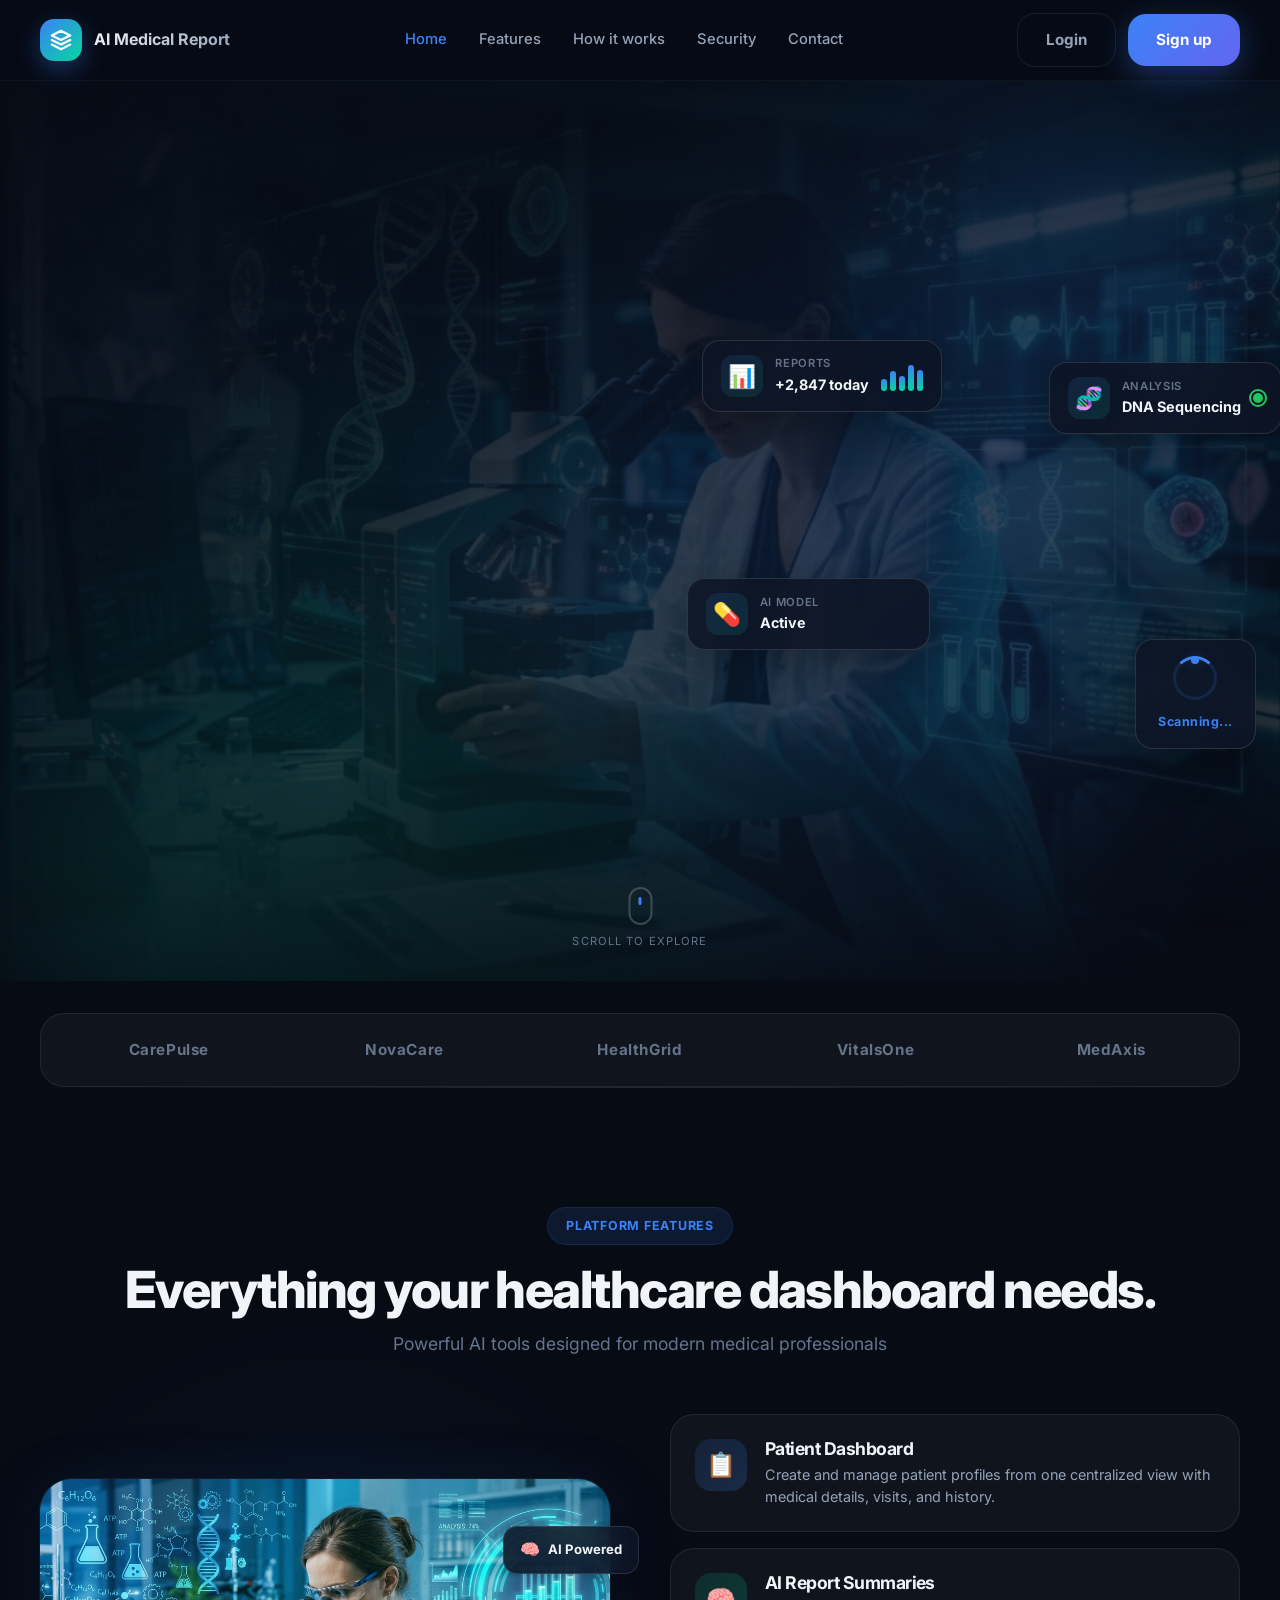
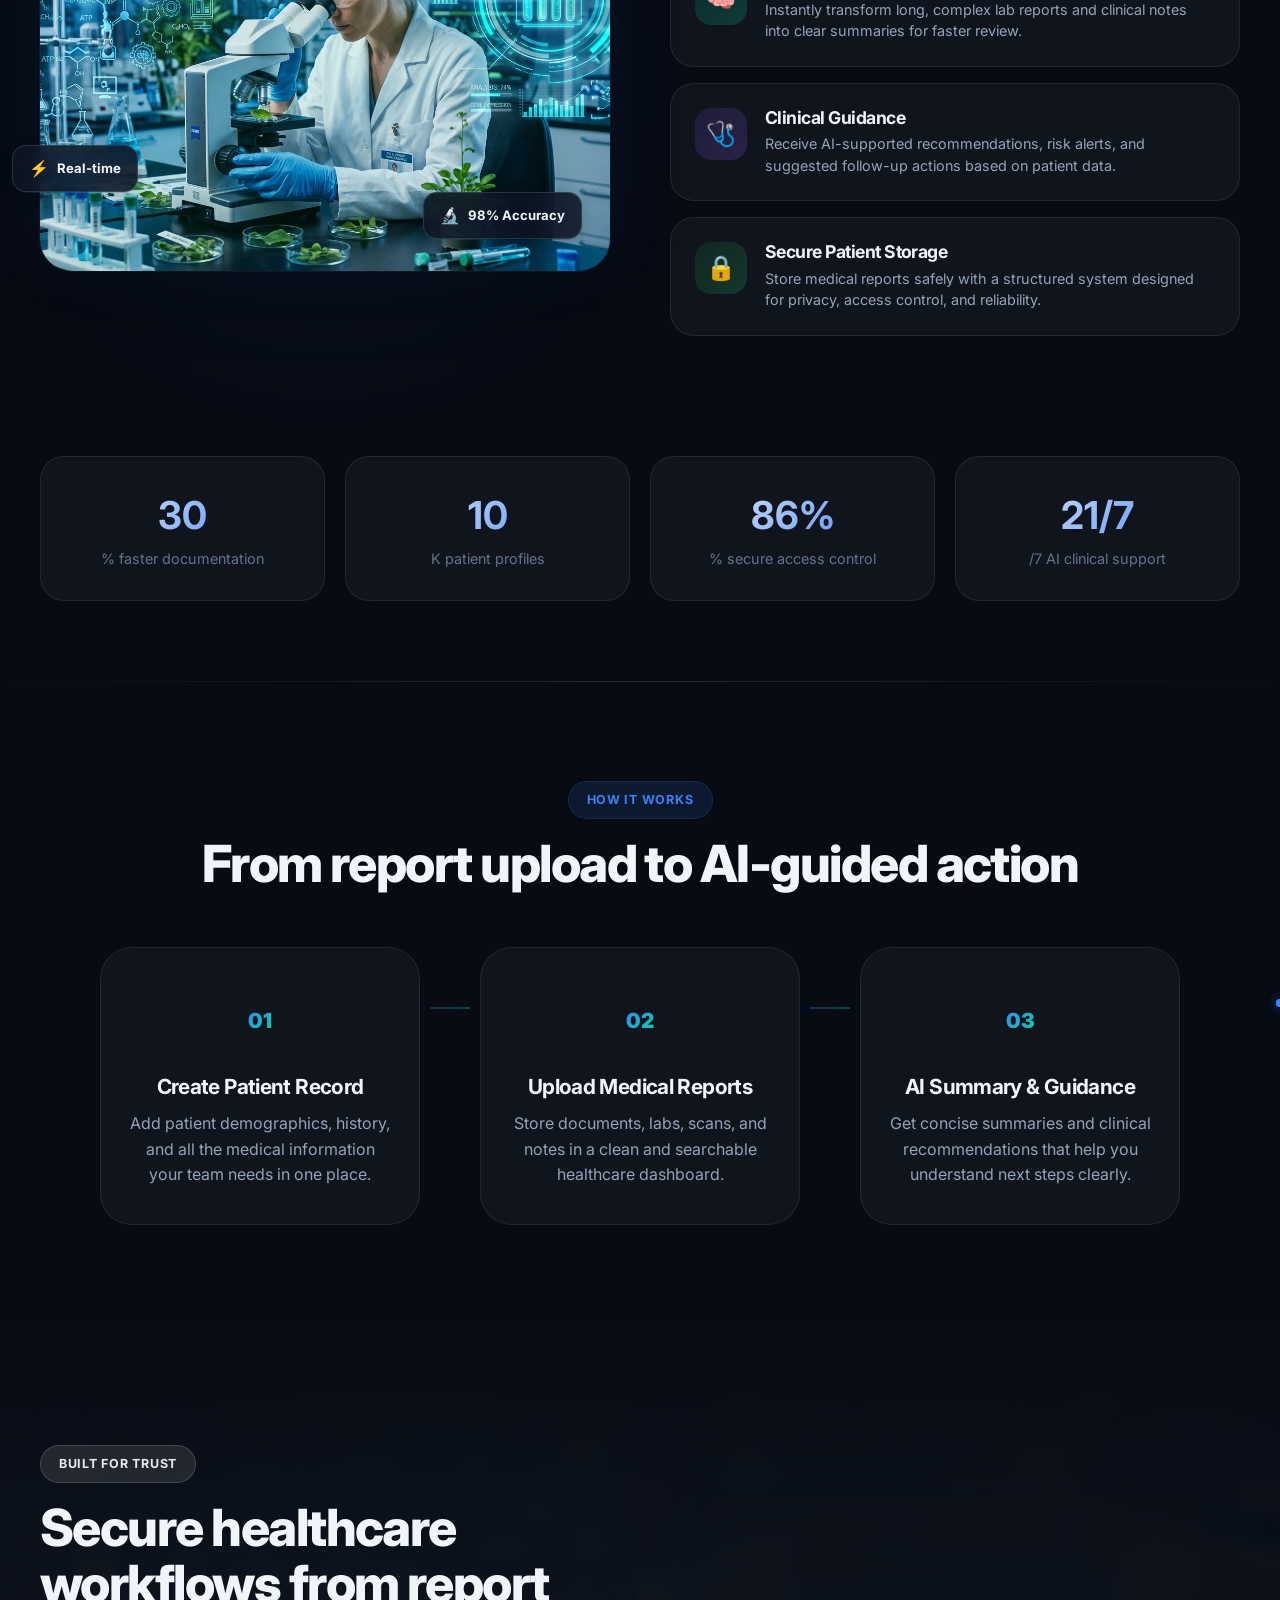
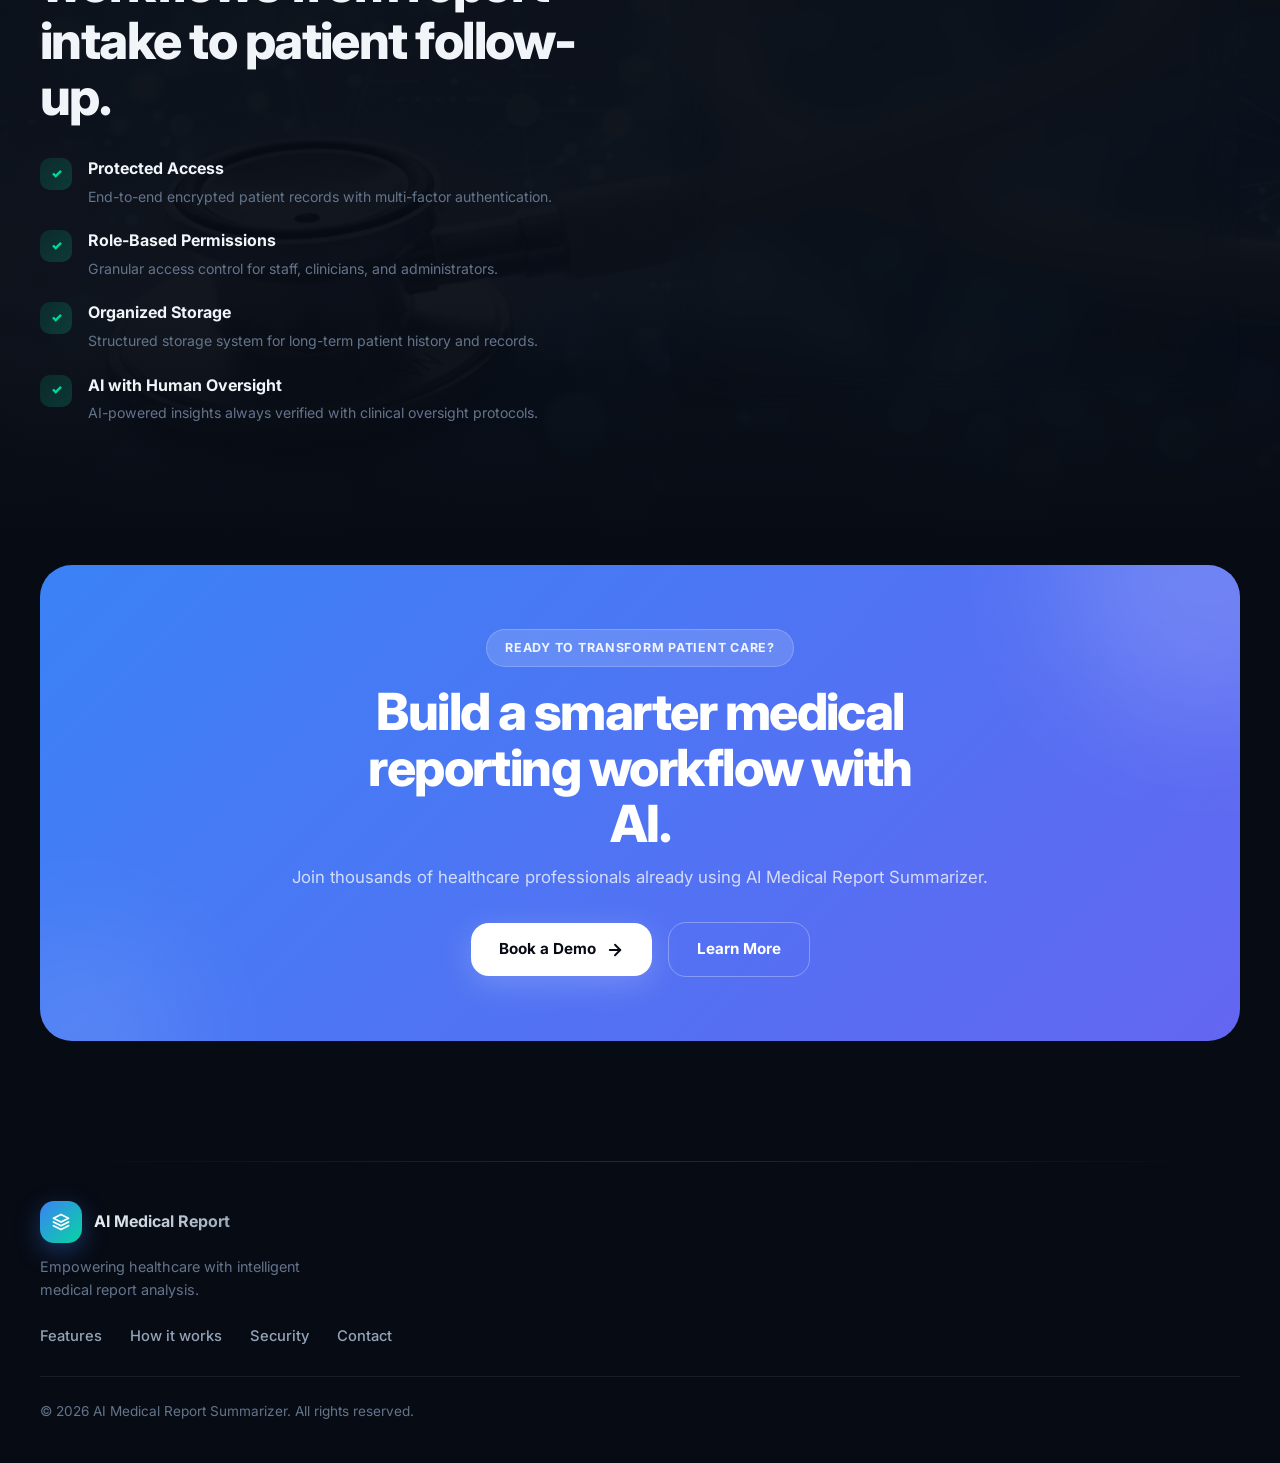
==== commit f45a680f: "Add PWA support, web app manifest, service worker, and mobile icons" ====
--- a/index.html
+++ b/index.html
@@ -15,6 +15,17 @@
       rel="stylesheet"
     />
     <link rel="stylesheet" href="style.css" />
+
+    <!-- PWA Settings -->
+    <link rel="manifest" href="manifest.json" />
+    <meta name="theme-color" content="#070b14" />
+    <meta name="mobile-web-app-capable" content="yes" />
+    <meta name="apple-mobile-web-app-capable" content="yes" />
+    <meta name="apple-mobile-web-app-status-bar-style" content="black-translucent" />
+    <meta name="apple-mobile-web-app-title" content="AI Medical" />
+    <link rel="apple-touch-icon" href="icons/apple-touch-icon.png" />
+    <link rel="icon" type="image/png" sizes="32x32" href="icons/favicon-32.png" />
+    <link rel="icon" type="image/png" sizes="192x192" href="icons/icon-192.png" />
   </head>
   <body>
     <!-- ════════ HEADER ════════ -->
@@ -482,5 +493,6 @@
     </footer>
 
     <script src="script.js"></script>
+    <script src="pwa.js"></script>
   </body>
 </html>
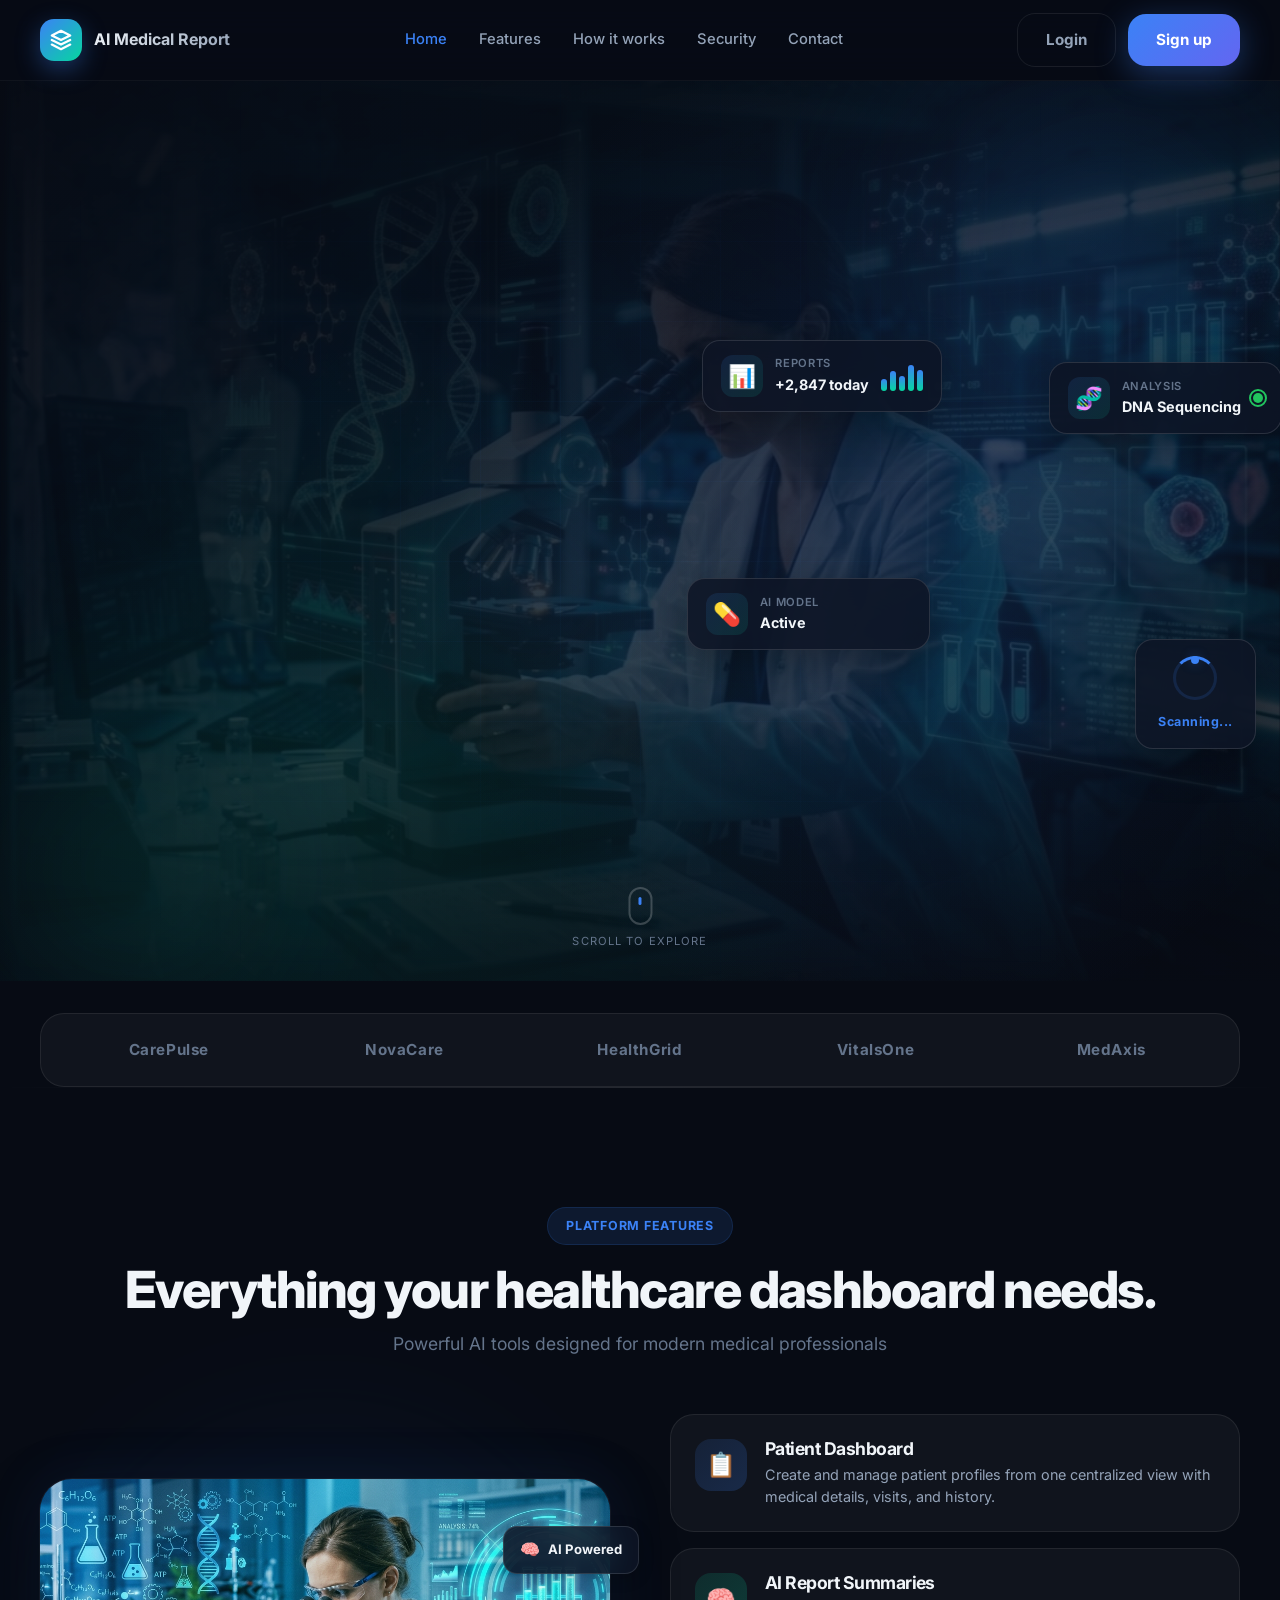
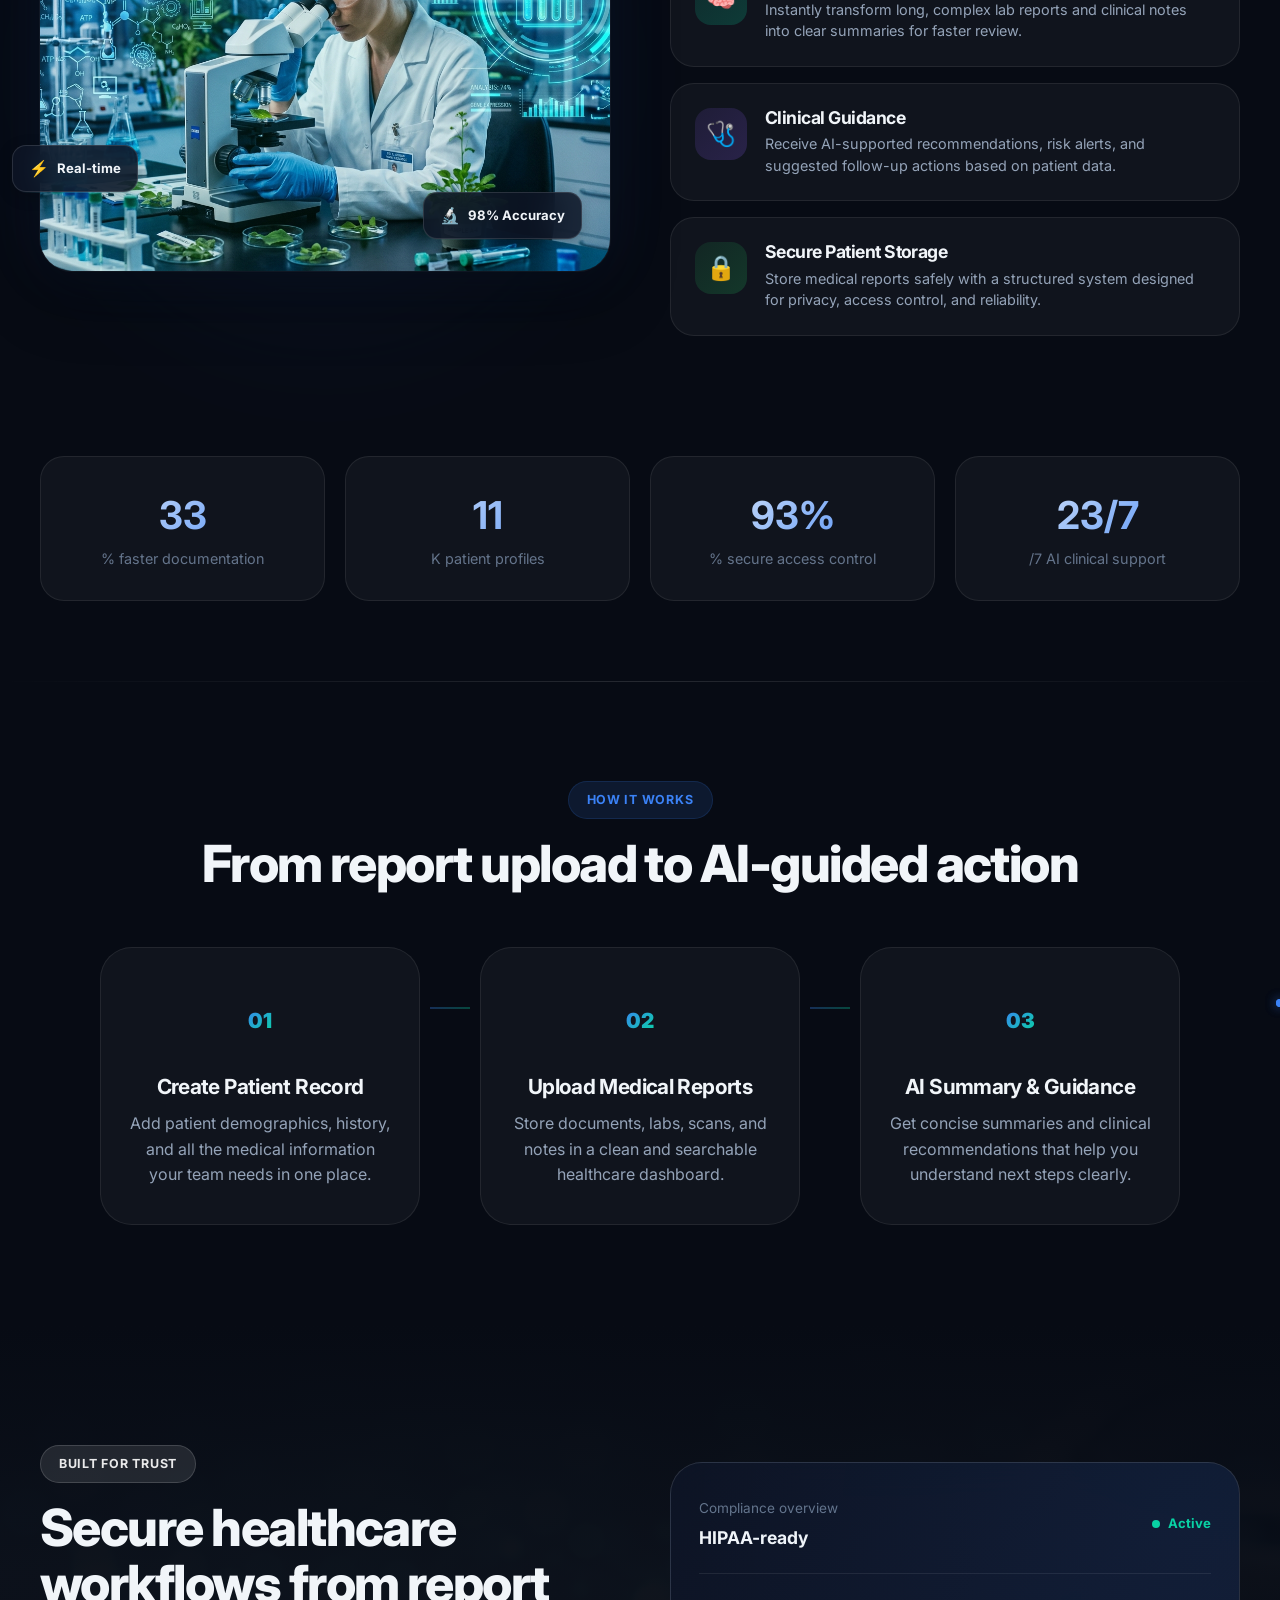
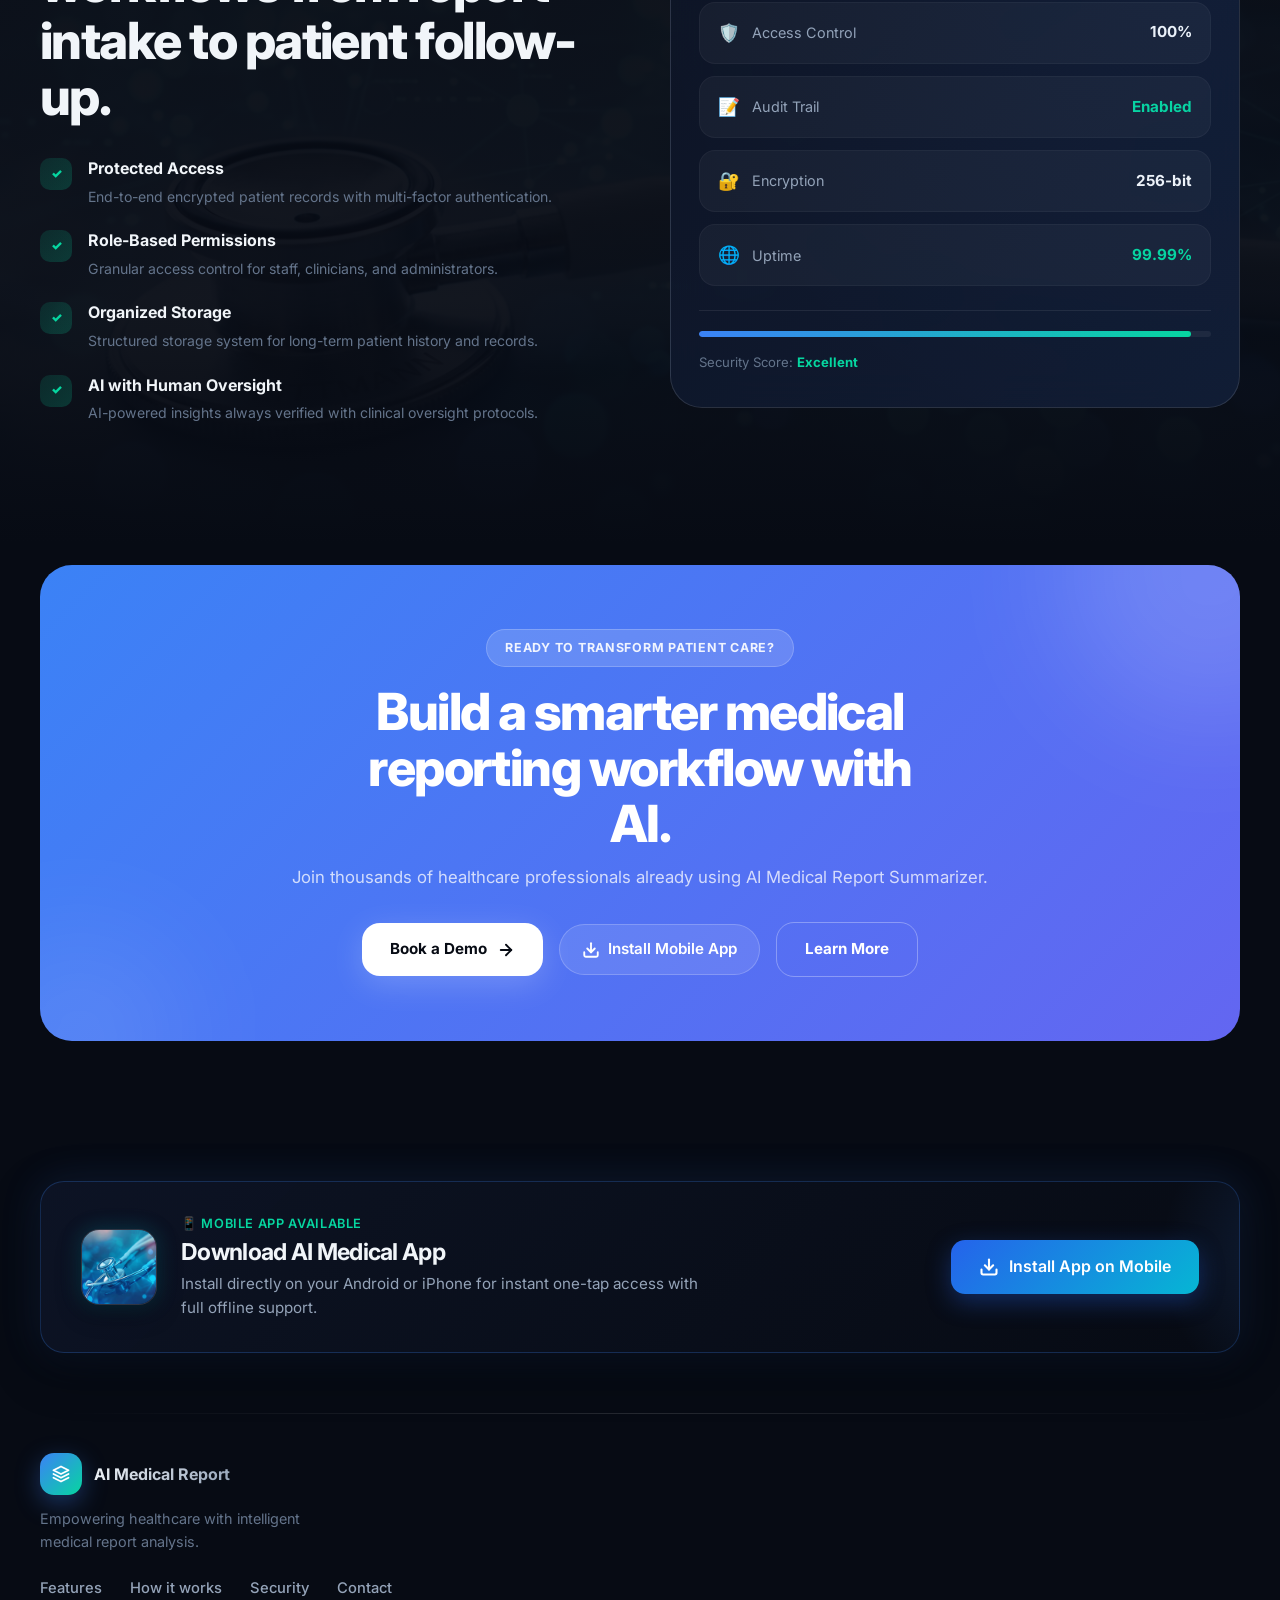
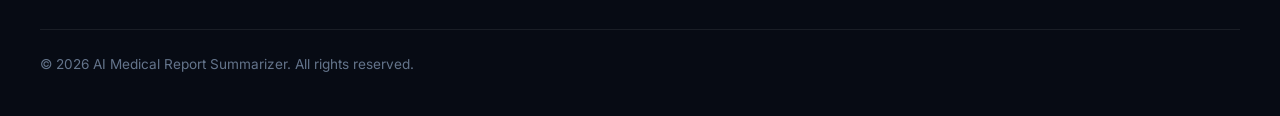
==== commit d086d83a: "Update mobile app icon with user logo, add landing page install section and fix PWA install criteria" ====
--- a/index.html
+++ b/index.html
@@ -17,15 +17,16 @@
     <link rel="stylesheet" href="style.css" />
 
     <!-- PWA Settings -->
-    <link rel="manifest" href="manifest.json" />
+    <link rel="manifest" href="/manifest.json" />
     <meta name="theme-color" content="#070b14" />
     <meta name="mobile-web-app-capable" content="yes" />
     <meta name="apple-mobile-web-app-capable" content="yes" />
     <meta name="apple-mobile-web-app-status-bar-style" content="black-translucent" />
     <meta name="apple-mobile-web-app-title" content="AI Medical" />
-    <link rel="apple-touch-icon" href="icons/apple-touch-icon.png" />
-    <link rel="icon" type="image/png" sizes="32x32" href="icons/favicon-32.png" />
-    <link rel="icon" type="image/png" sizes="192x192" href="icons/icon-192.png" />
+    <link rel="apple-touch-icon" href="/icons/apple-touch-icon.png" />
+    <link rel="icon" type="image/png" sizes="32x32" href="/icons/favicon-32.png" />
+    <link rel="icon" type="image/png" sizes="192x192" href="/icons/icon-192.png" />
+    <link rel="shortcut icon" href="/favicon.png" />
   </head>
   <body>
     <!-- ════════ HEADER ════════ -->
@@ -457,7 +458,43 @@
                 <span>Book a Demo</span>
                 <svg width="18" height="18" viewBox="0 0 24 24" fill="none" stroke="currentColor" stroke-width="2.5" stroke-linecap="round" stroke-linejoin="round"><path d="M5 12h14"/><path d="m12 5 7 7-7 7"/></svg>
               </a>
+              <button id="ctaInstallBtn" class="btn btn-install-pill" type="button">
+                <svg width="18" height="18" viewBox="0 0 24 24" fill="none" stroke="currentColor" stroke-width="2.5" stroke-linecap="round" stroke-linejoin="round">
+                  <path d="M21 15v4a2 2 0 0 1-2 2H5a2 2 0 0 1-2-2v-4"/>
+                  <polyline points="7 10 12 15 17 10"/>
+                  <line x1="12" y1="15" x2="12" y2="3"/>
+                </svg>
+                <span>Install Mobile App</span>
+              </button>
               <a href="#features" class="btn btn-outline-white">Learn More</a>
+            </div>
+          </div>
+        </div>
+      </section>
+
+      <!-- ════════ MOBILE APP INSTALL BANNER ════════ -->
+      <section class="app-install-section" id="download-app">
+        <div class="container">
+          <div class="app-install-card">
+            <div class="app-install-left">
+              <div class="app-install-icon-wrap">
+                <img src="/icons/icon-192.png" alt="AI Medical App Icon" class="app-install-logo" />
+              </div>
+              <div class="app-install-info">
+                <span class="app-install-badge">📱 Mobile App Available</span>
+                <h3>Download AI Medical App</h3>
+                <p>Install directly on your Android or iPhone for instant one-tap access with full offline support.</p>
+              </div>
+            </div>
+            <div class="app-install-right">
+              <button id="mainInstallBtn" class="btn btn-install-main" type="button">
+                <svg width="20" height="20" viewBox="0 0 24 24" fill="none" stroke="currentColor" stroke-width="2.5" stroke-linecap="round" stroke-linejoin="round">
+                  <path d="M21 15v4a2 2 0 0 1-2 2H5a2 2 0 0 1-2-2v-4"/>
+                  <polyline points="7 10 12 15 17 10"/>
+                  <line x1="12" y1="15" x2="12" y2="3"/>
+                </svg>
+                <span>Install App on Mobile</span>
+              </button>
             </div>
           </div>
         </div>
@@ -494,5 +531,41 @@
 
     <script src="script.js"></script>
     <script src="pwa.js"></script>
+
+    <!-- PWA Install Guidance Modal -->
+    <div class="pwa-modal-overlay" id="pwaInstallModal" role="dialog" aria-modal="true" aria-labelledby="pwaModalTitle">
+      <div class="pwa-modal">
+        <button class="pwa-modal-close" id="pwaModalClose" aria-label="Close modal">&times;</button>
+        <div class="pwa-modal-header">
+          <img src="/icons/icon-192.png" alt="App Icon" class="pwa-modal-icon" />
+          <div>
+            <h3 class="pwa-modal-title" id="pwaModalTitle">AI Medical Summarizer</h3>
+            <p class="pwa-modal-subtitle">Ready to install on your phone</p>
+          </div>
+        </div>
+
+        <div class="pwa-step-card" id="pwaStepAndroid">
+          <div class="pwa-step-title">
+            <span>🤖 Android (Google Chrome / Edge)</span>
+          </div>
+          <ol>
+            <li>Tap the <strong>3 vertical dots (⋮)</strong> at top-right corner of Chrome.</li>
+            <li>Select <strong>"Install app"</strong> or <strong>"Add to Home screen"</strong>.</li>
+            <li>Tap <strong>Install</strong> to confirm. The stethoscope icon will appear in your apps list!</li>
+          </ol>
+        </div>
+
+        <div class="pwa-step-card" id="pwaStepIos">
+          <div class="pwa-step-title">
+            <span>🍎 iPhone / iPad (Safari)</span>
+          </div>
+          <ol>
+            <li>Tap the <strong>Share</strong> button (⬆️ square with arrow) at the bottom.</li>
+            <li>Scroll down and tap <strong>"Add to Home Screen"</strong>.</li>
+            <li>Tap <strong>Add</strong> in the top-right corner. Done!</li>
+          </ol>
+        </div>
+      </div>
+    </div>
   </body>
 </html>
--- a/style.css
+++ b/style.css
@@ -1968,3 +1968,274 @@
   .form-options { flex-direction: column; align-items: flex-start; }
   .auth-form-wrap { padding: 28px 20px 36px; }
 }
+
+/* ═══════════════════════════════════════════
+   PWA APP INSTALL SECTION & MODAL
+   ═══════════════════════════════════════════ */
+.app-install-section {
+  padding: 20px 0 60px;
+}
+
+.app-install-card {
+  background: linear-gradient(135deg, rgba(13, 20, 37, 0.95), rgba(7, 11, 20, 0.98));
+  border: 1px solid rgba(59, 130, 246, 0.25);
+  box-shadow: 0 16px 48px rgba(0, 0, 0, 0.4), 0 0 40px rgba(59, 130, 246, 0.15);
+  border-radius: 24px;
+  padding: 32px 40px;
+  display: flex;
+  align-items: center;
+  justify-content: space-between;
+  gap: 28px;
+  position: relative;
+  overflow: hidden;
+}
+
+.app-install-card::before {
+  content: '';
+  position: absolute;
+  top: -50%;
+  right: -20%;
+  width: 320px;
+  height: 320px;
+  background: radial-gradient(circle, rgba(59, 130, 246, 0.18), transparent 70%);
+  pointer-events: none;
+}
+
+.app-install-left {
+  display: flex;
+  align-items: center;
+  gap: 24px;
+  position: relative;
+  z-index: 1;
+}
+
+.app-install-icon-wrap {
+  width: 76px;
+  height: 76px;
+  border-radius: 18px;
+  overflow: hidden;
+  box-shadow: 0 8px 24px rgba(0, 0, 0, 0.35), 0 0 20px rgba(6, 182, 212, 0.25);
+  border: 1px solid rgba(255, 255, 255, 0.15);
+  flex-shrink: 0;
+}
+
+.app-install-logo {
+  width: 100%;
+  height: 100%;
+  object-fit: cover;
+  display: block;
+}
+
+.app-install-info {
+  display: flex;
+  flex-direction: column;
+  gap: 6px;
+}
+
+.app-install-badge {
+  display: inline-flex;
+  align-items: center;
+  gap: 6px;
+  font-size: 0.8rem;
+  font-weight: 600;
+  color: var(--accent);
+  text-transform: uppercase;
+  letter-spacing: 0.05em;
+}
+
+.app-install-info h3 {
+  font-size: 1.45rem;
+  font-weight: 700;
+  color: var(--text);
+  margin: 0;
+}
+
+.app-install-info p {
+  font-size: 0.95rem;
+  color: var(--text-secondary);
+  margin: 0;
+  max-width: 520px;
+}
+
+.app-install-right {
+  position: relative;
+  z-index: 1;
+  flex-shrink: 0;
+}
+
+.btn-install-main {
+  display: inline-flex;
+  align-items: center;
+  gap: 10px;
+  padding: 14px 28px;
+  font-size: 1rem;
+  font-weight: 600;
+  border-radius: 14px;
+  cursor: pointer;
+  border: none;
+  background: linear-gradient(135deg, #2563eb, #06b6d4);
+  color: #fff;
+  box-shadow: 0 8px 24px rgba(37, 99, 235, 0.35);
+  transition: all 0.25s ease;
+}
+
+.btn-install-main:hover {
+  transform: translateY(-2px);
+  box-shadow: 0 12px 32px rgba(37, 99, 235, 0.5);
+}
+
+.btn-install-pill {
+  display: inline-flex;
+  align-items: center;
+  gap: 8px;
+  padding: 12px 22px;
+  border-radius: 999px;
+  font-weight: 600;
+  font-size: 0.95rem;
+  background: rgba(255, 255, 255, 0.1);
+  color: #fff;
+  border: 1px solid rgba(255, 255, 255, 0.2);
+  cursor: pointer;
+  transition: all 0.2s ease;
+}
+
+.btn-install-pill:hover {
+  background: rgba(255, 255, 255, 0.2);
+  transform: translateY(-1px);
+}
+
+/* Install Modal */
+.pwa-modal-overlay {
+  position: fixed;
+  inset: 0;
+  background: rgba(3, 7, 18, 0.85);
+  backdrop-filter: blur(8px);
+  display: flex;
+  align-items: center;
+  justify-content: center;
+  z-index: 9999;
+  padding: 20px;
+  opacity: 0;
+  visibility: hidden;
+  transition: opacity 0.25s ease, visibility 0.25s ease;
+}
+
+.pwa-modal-overlay.active {
+  opacity: 1;
+  visibility: visible;
+}
+
+.pwa-modal {
+  background: #0d1425;
+  border: 1px solid rgba(59, 130, 246, 0.3);
+  border-radius: 24px;
+  box-shadow: 0 24px 64px rgba(0, 0, 0, 0.6);
+  max-width: 480px;
+  width: 100%;
+  padding: 32px 28px;
+  position: relative;
+  animation: pwaSlideUp 0.3s ease;
+}
+
+@keyframes pwaSlideUp {
+  from { transform: translateY(20px); opacity: 0; }
+  to { transform: translateY(0); opacity: 1; }
+}
+
+.pwa-modal-close {
+  position: absolute;
+  top: 16px;
+  right: 16px;
+  background: rgba(255, 255, 255, 0.08);
+  border: none;
+  color: var(--text-secondary);
+  width: 36px;
+  height: 36px;
+  border-radius: 50%;
+  cursor: pointer;
+  display: flex;
+  align-items: center;
+  justify-content: center;
+  font-size: 1.2rem;
+  transition: all 0.2s ease;
+}
+
+.pwa-modal-close:hover {
+  background: rgba(255, 255, 255, 0.16);
+  color: #fff;
+}
+
+.pwa-modal-header {
+  display: flex;
+  align-items: center;
+  gap: 16px;
+  margin-bottom: 24px;
+}
+
+.pwa-modal-icon {
+  width: 60px;
+  height: 60px;
+  border-radius: 14px;
+  border: 1px solid rgba(255, 255, 255, 0.12);
+  object-fit: cover;
+}
+
+.pwa-modal-title {
+  font-size: 1.25rem;
+  font-weight: 700;
+  color: #fff;
+  margin: 0 0 4px;
+}
+
+.pwa-modal-subtitle {
+  font-size: 0.85rem;
+  color: var(--accent);
+  margin: 0;
+}
+
+.pwa-step-card {
+  background: rgba(255, 255, 255, 0.03);
+  border: 1px solid var(--border);
+  border-radius: 14px;
+  padding: 16px;
+  margin-bottom: 12px;
+}
+
+.pwa-step-title {
+  font-size: 0.95rem;
+  font-weight: 600;
+  color: #fff;
+  display: flex;
+  align-items: center;
+  gap: 8px;
+  margin-bottom: 8px;
+}
+
+.pwa-step-card ol {
+  margin: 0;
+  padding-left: 20px;
+  font-size: 0.88rem;
+  color: var(--text-secondary);
+  line-height: 1.6;
+}
+
+.pwa-step-card ol li strong {
+  color: #fff;
+}
+
+@media (max-width: 768px) {
+  .app-install-card {
+    flex-direction: column;
+    align-items: flex-start;
+    padding: 24px 20px;
+    gap: 20px;
+  }
+  .app-install-right {
+    width: 100%;
+  }
+  .btn-install-main {
+    width: 100%;
+    justify-content: center;
+  }
+}
+
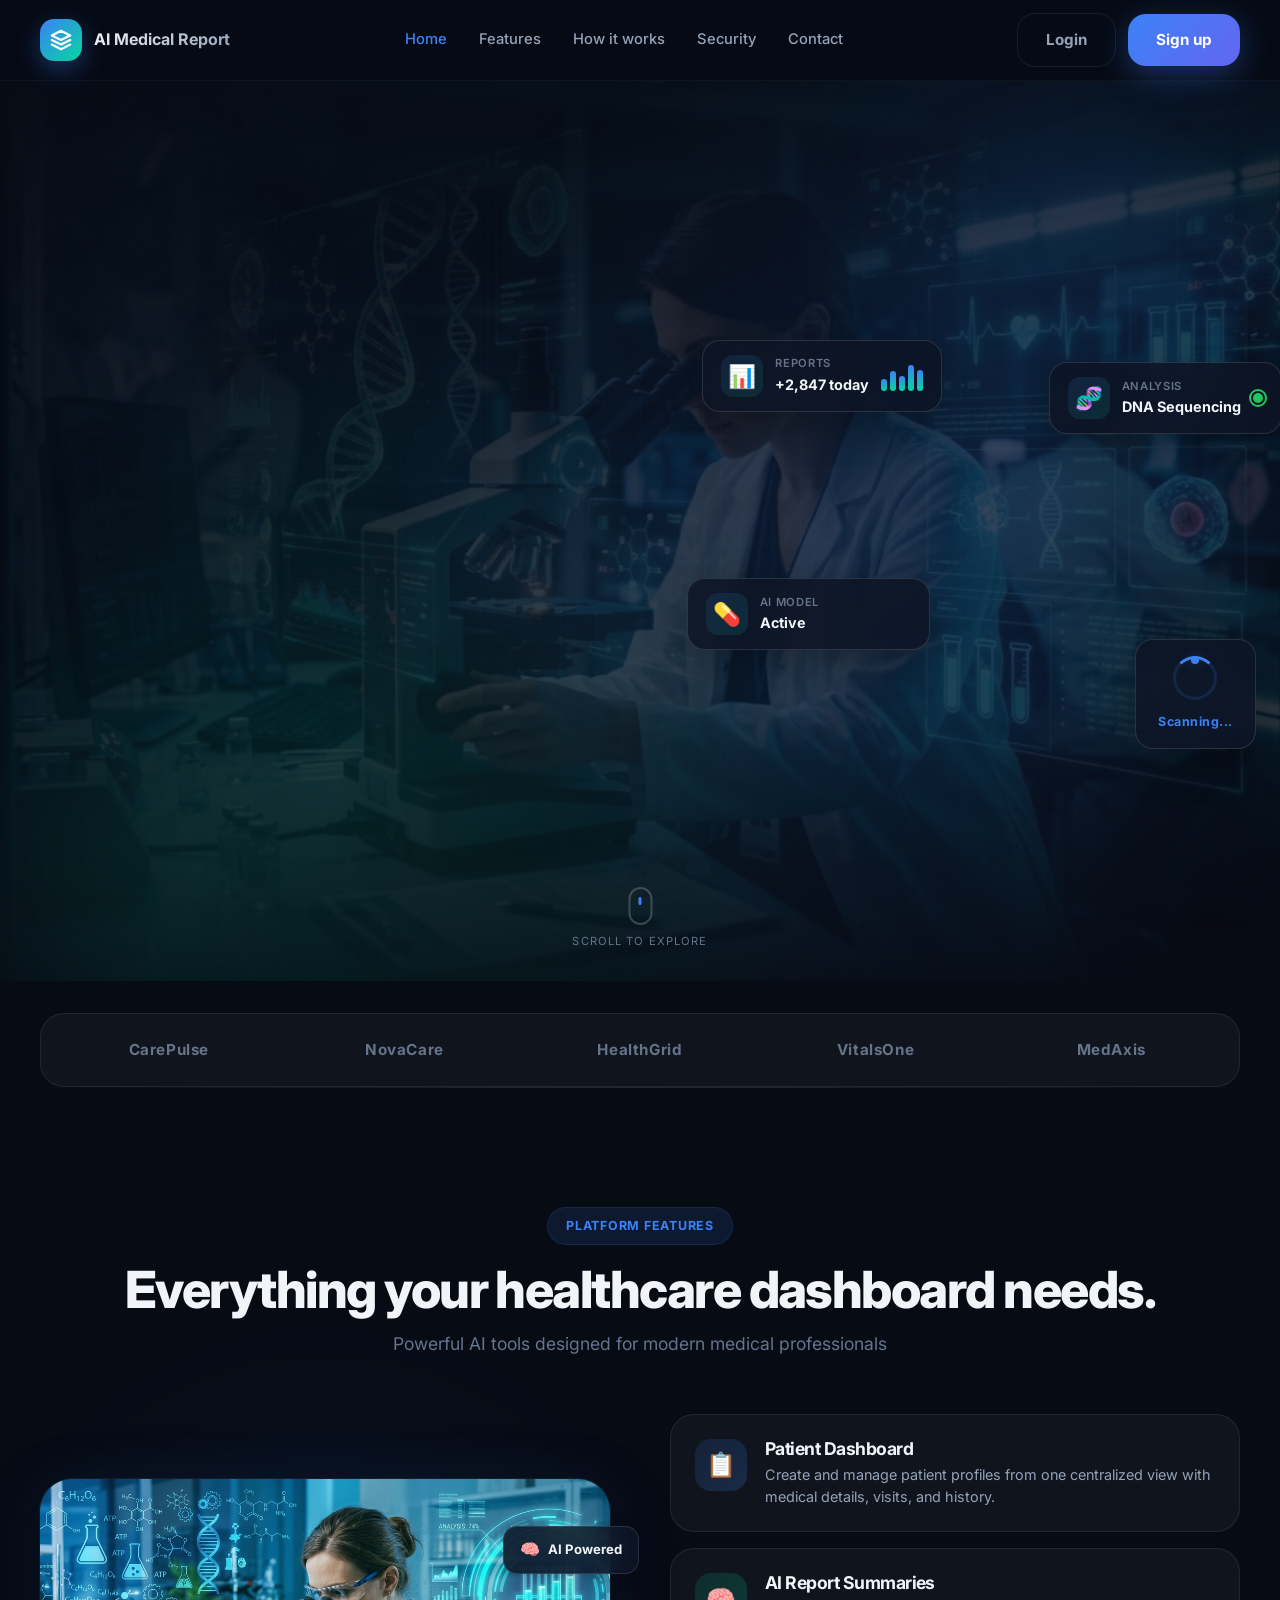
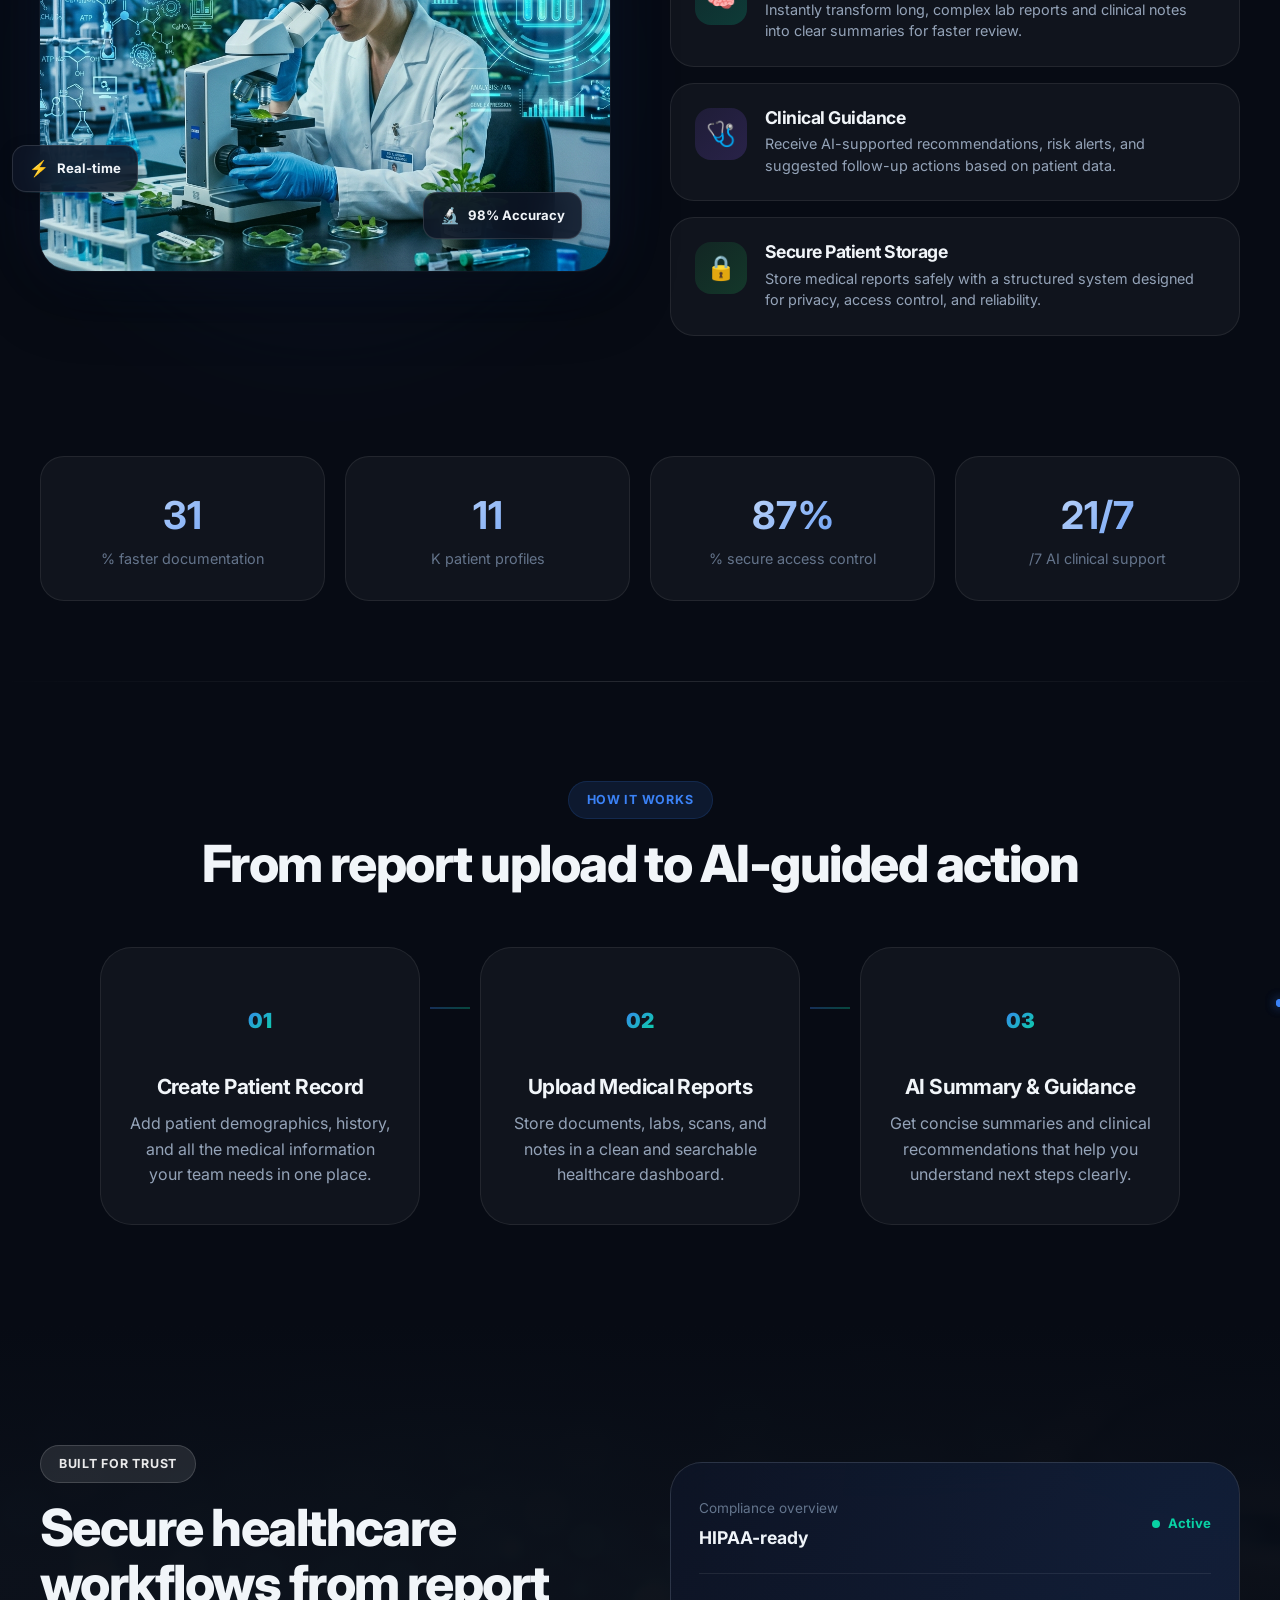
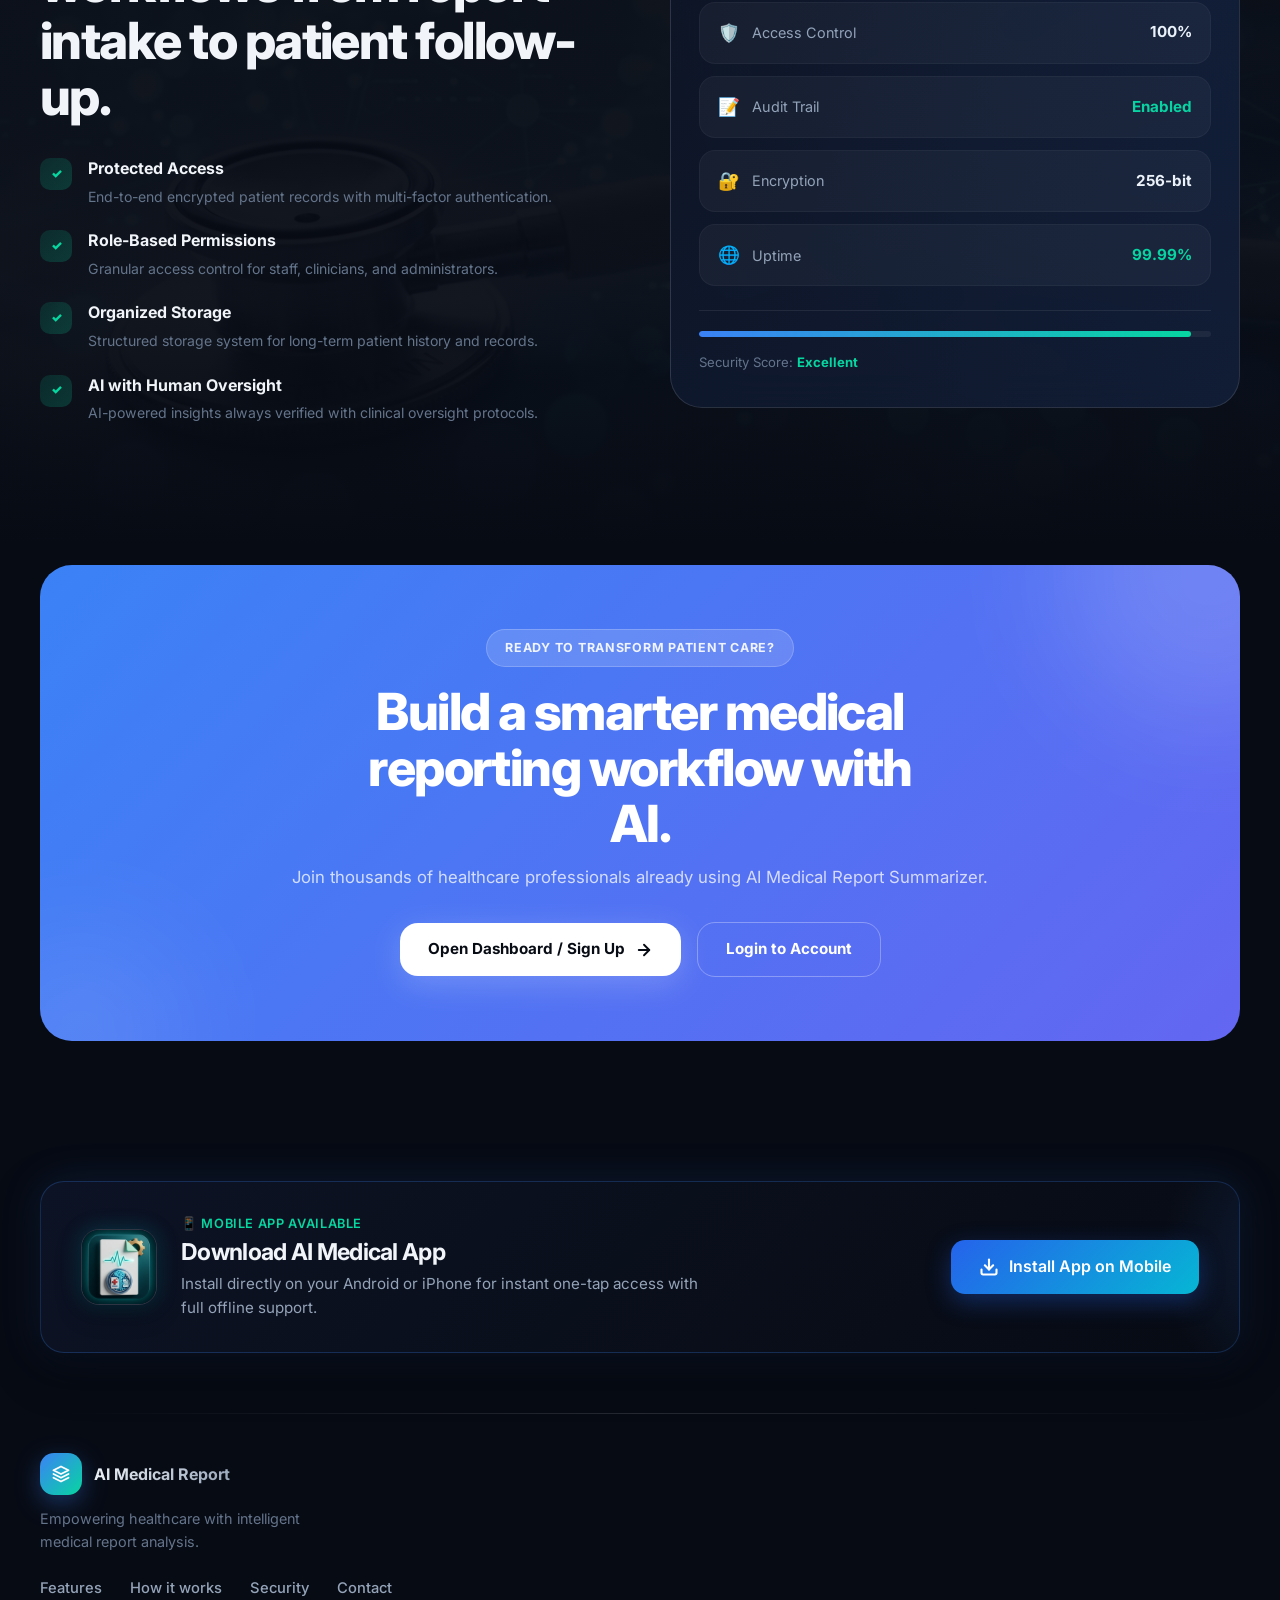
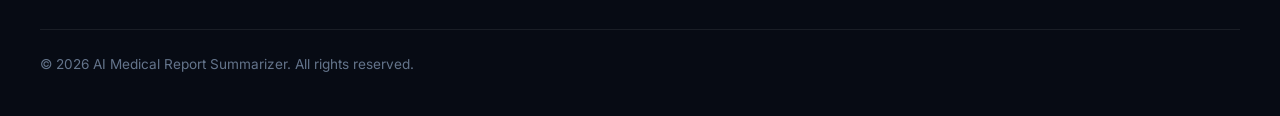
==== commit 73d0570f: "Update premium 3D app icon, add mobile login/signup buttons, and keep single install button" ====
--- a/index.html
+++ b/index.html
@@ -49,11 +49,15 @@
           <a href="#how-it-works">How it works</a>
           <a href="#security">Security</a>
           <a href="#contact">Contact</a>
+          <div class="nav-mobile-auth">
+            <a href="login.html" class="btn btn-ghost nav-btn-full">🔑 Login to Account</a>
+            <a href="signup.html" class="btn btn-primary nav-btn-full">✨ Sign Up / Open Dashboard</a>
+          </div>
         </nav>
 
         <div class="nav-actions">
-          <a href="login.html" class="btn btn-ghost">Login</a>
-          <a href="signup.html" class="btn btn-primary">Sign up</a>
+          <a href="login.html" class="btn btn-ghost header-login-btn">Login</a>
+          <a href="signup.html" class="btn btn-primary header-signup-btn">Sign up</a>
           <button class="nav-toggle" aria-label="Toggle navigation" aria-expanded="false">
             <span></span>
             <span></span>
@@ -102,11 +106,11 @@
 
             <div class="hero-actions">
               <a href="signup.html" class="btn btn-primary btn-glow">
-                <span>Start Free Demo</span>
+                <span>Summarize Report / Sign Up</span>
                 <svg width="18" height="18" viewBox="0 0 24 24" fill="none" stroke="currentColor" stroke-width="2.5" stroke-linecap="round" stroke-linejoin="round"><path d="M5 12h14"/><path d="m12 5 7 7-7 7"/></svg>
               </a>
-              <a href="#features" class="btn btn-glass">
-                <span>See Platform</span>
+              <a href="login.html" class="btn btn-glass">
+                <span>Login to Dashboard</span>
               </a>
             </div>
 
@@ -455,18 +459,10 @@
             </div>
             <div class="cta-actions">
               <a href="signup.html" class="btn btn-white btn-glow">
-                <span>Book a Demo</span>
+                <span>Open Dashboard / Sign Up</span>
                 <svg width="18" height="18" viewBox="0 0 24 24" fill="none" stroke="currentColor" stroke-width="2.5" stroke-linecap="round" stroke-linejoin="round"><path d="M5 12h14"/><path d="m12 5 7 7-7 7"/></svg>
               </a>
-              <button id="ctaInstallBtn" class="btn btn-install-pill" type="button">
-                <svg width="18" height="18" viewBox="0 0 24 24" fill="none" stroke="currentColor" stroke-width="2.5" stroke-linecap="round" stroke-linejoin="round">
-                  <path d="M21 15v4a2 2 0 0 1-2 2H5a2 2 0 0 1-2-2v-4"/>
-                  <polyline points="7 10 12 15 17 10"/>
-                  <line x1="12" y1="15" x2="12" y2="3"/>
-                </svg>
-                <span>Install Mobile App</span>
-              </button>
-              <a href="#features" class="btn btn-outline-white">Learn More</a>
+              <a href="login.html" class="btn btn-outline-white">Login to Account</a>
             </div>
           </div>
         </div>
--- a/style.css
+++ b/style.css
@@ -307,6 +307,10 @@
 .nav a:hover { color: var(--text); }
 .nav a:hover::after { width: 100%; }
 
+.nav-mobile-auth {
+  display: none;
+}
+
 .nav-actions {
   display: flex;
   align-items: center;
@@ -1695,9 +1699,34 @@
     pointer-events: auto;
   }
 
-  .nav-actions .btn-ghost,
-  .nav-actions .btn-primary {
+  .nav-mobile-auth {
+    display: flex;
+    flex-direction: column;
+    width: 100%;
+    gap: 10px;
+    margin-top: 10px;
+    padding-top: 14px;
+    border-top: 1px solid var(--border);
+  }
+
+  .nav-btn-full {
+    width: 100%;
+    text-align: center;
+    justify-content: center;
+  }
+
+  .header-signup-btn {
     display: none;
+  }
+
+  .header-login-btn {
+    display: inline-flex !important;
+    padding: 8px 16px !important;
+    font-size: 0.88rem !important;
+    border-radius: 10px !important;
+    background: var(--surface) !important;
+    border: 1px solid var(--border-light) !important;
+    color: var(--text) !important;
   }
 
   .hero {
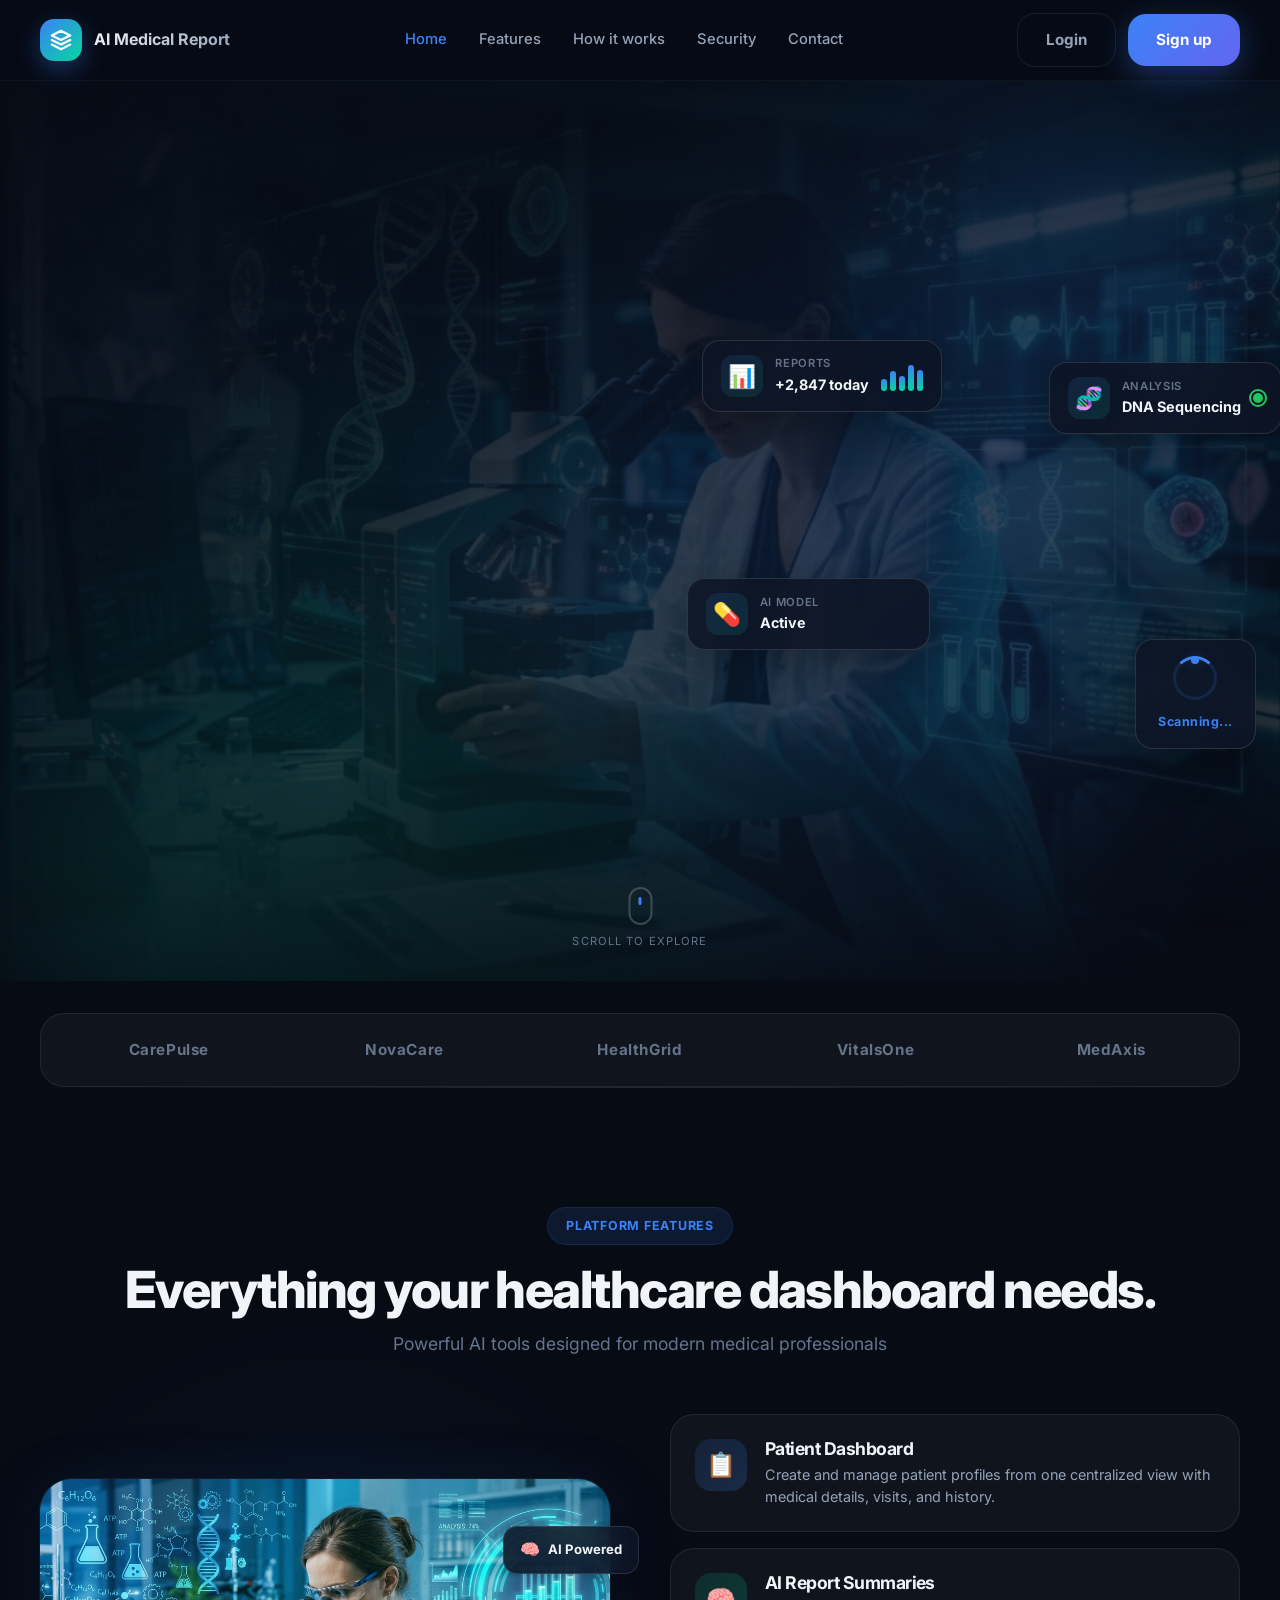
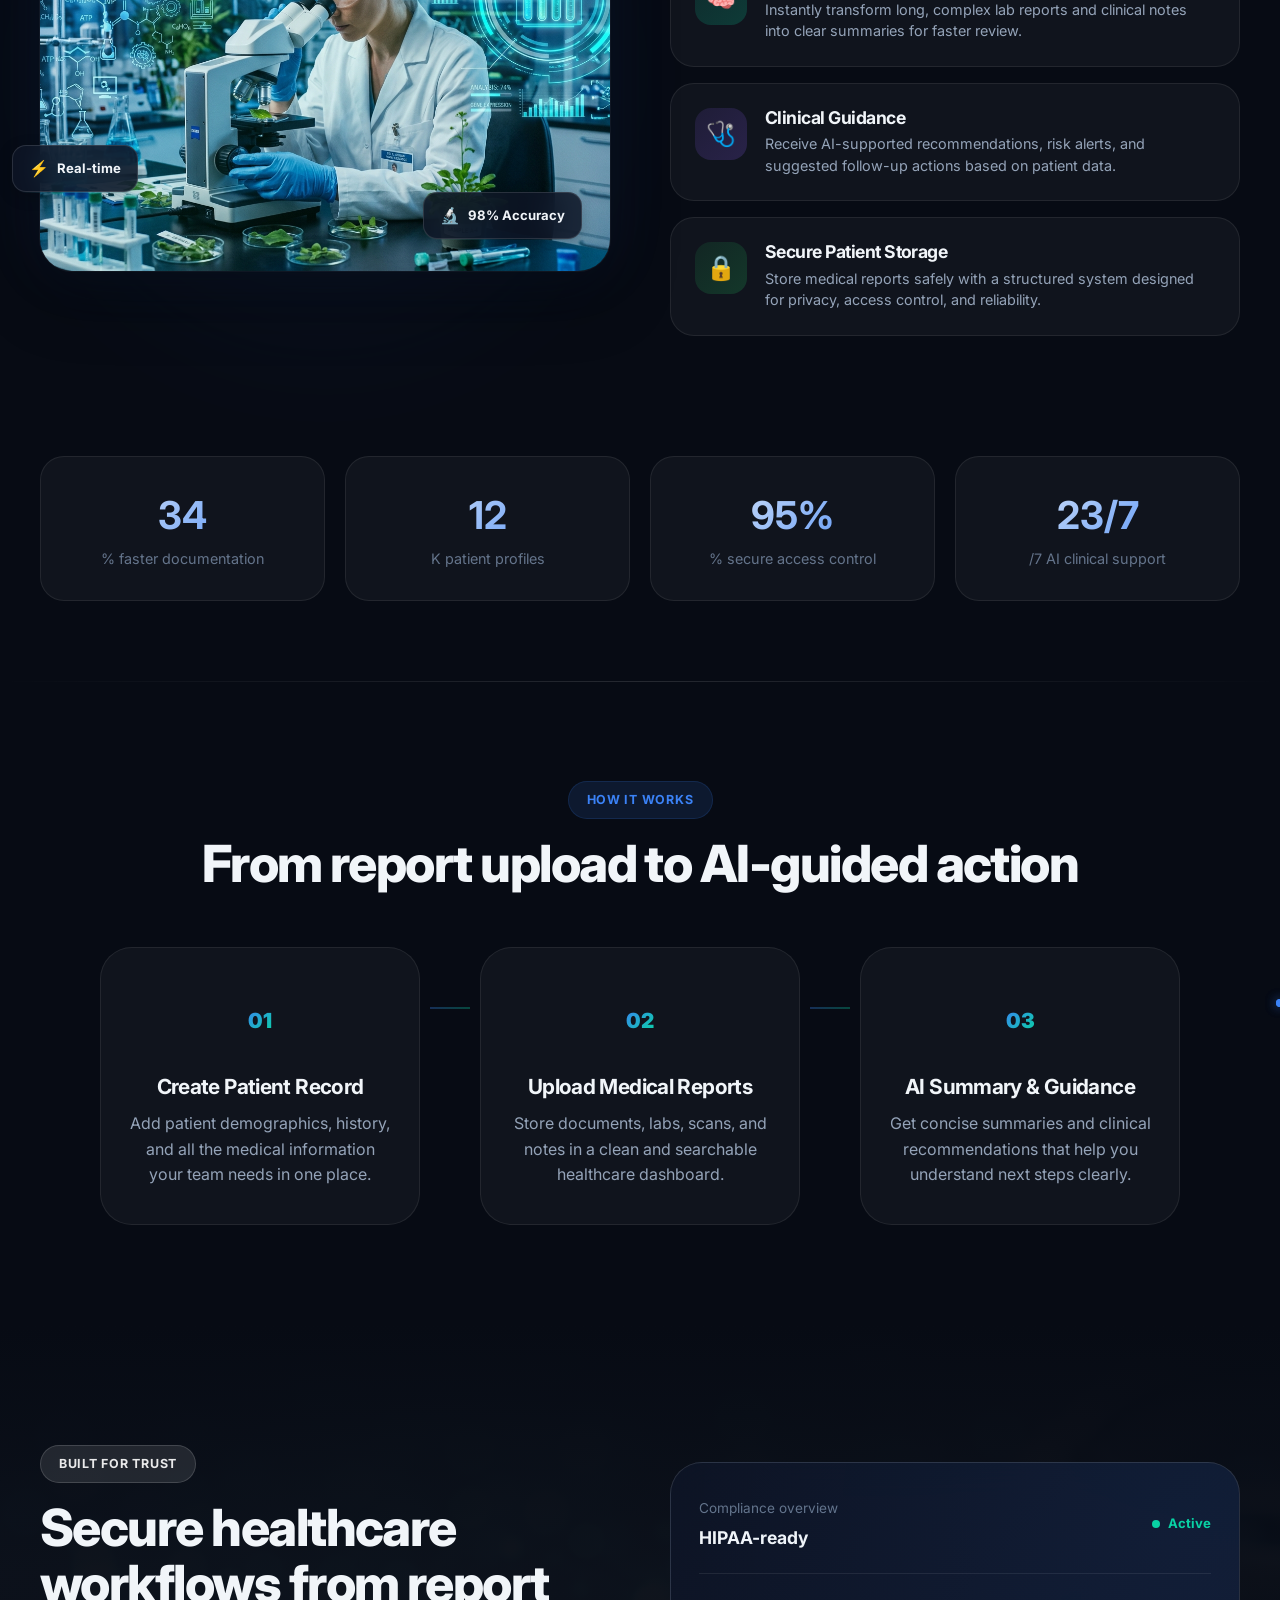
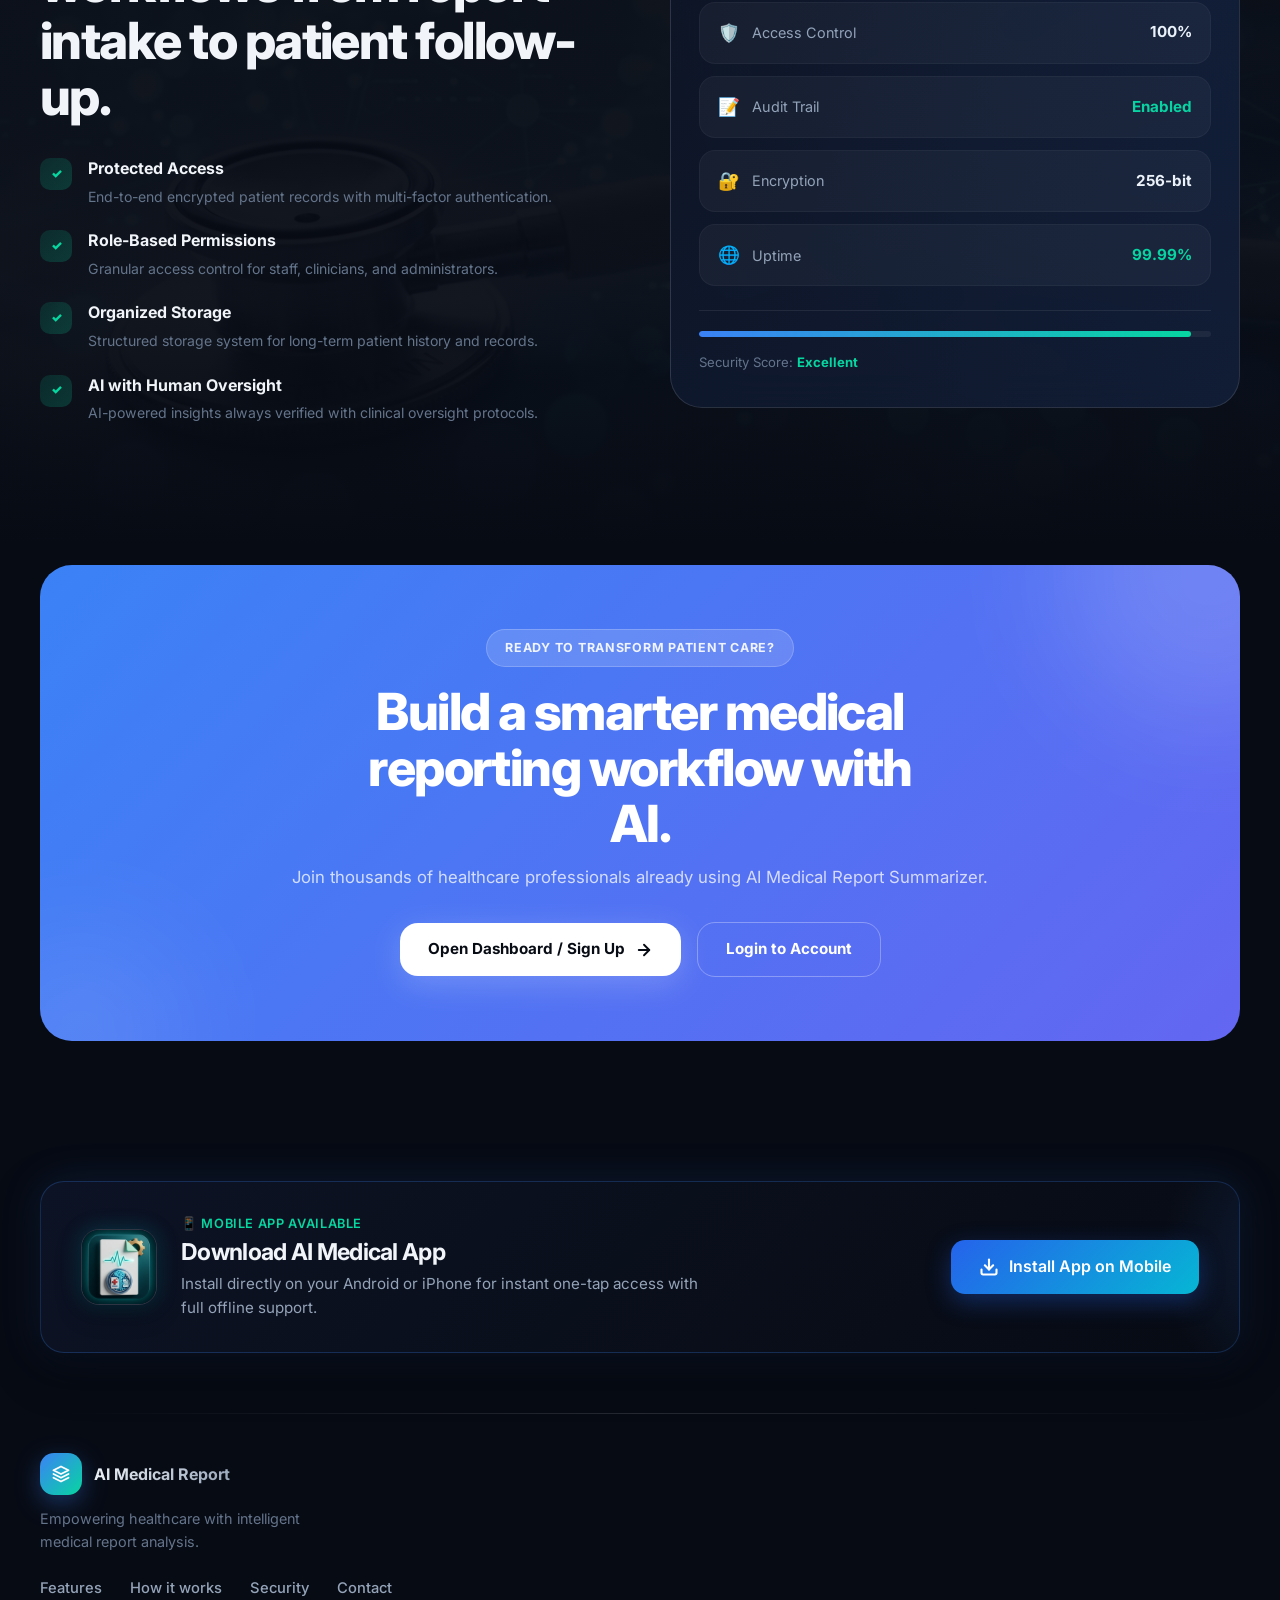
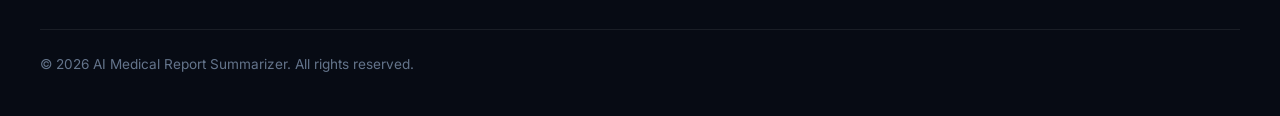
==== commit d43a5227: "Configure Groq AI integration, mobile PWA installation, and Hugging Face static space setup" ====
--- a/index.html
+++ b/index.html
@@ -17,16 +17,16 @@
     <link rel="stylesheet" href="style.css" />
 
     <!-- PWA Settings -->
-    <link rel="manifest" href="/manifest.json" />
+    <link rel="manifest" href="manifest.json" />
     <meta name="theme-color" content="#070b14" />
     <meta name="mobile-web-app-capable" content="yes" />
     <meta name="apple-mobile-web-app-capable" content="yes" />
     <meta name="apple-mobile-web-app-status-bar-style" content="black-translucent" />
     <meta name="apple-mobile-web-app-title" content="AI Medical" />
-    <link rel="apple-touch-icon" href="/icons/apple-touch-icon.png" />
-    <link rel="icon" type="image/png" sizes="32x32" href="/icons/favicon-32.png" />
-    <link rel="icon" type="image/png" sizes="192x192" href="/icons/icon-192.png" />
-    <link rel="shortcut icon" href="/favicon.png" />
+    <link rel="apple-touch-icon" href="icons/apple-touch-icon.png" />
+    <link rel="icon" type="image/png" sizes="32x32" href="icons/favicon-32.png" />
+    <link rel="icon" type="image/png" sizes="192x192" href="icons/icon-192.png" />
+    <link rel="shortcut icon" href="favicon.png" />
   </head>
   <body>
     <!-- ════════ HEADER ════════ -->
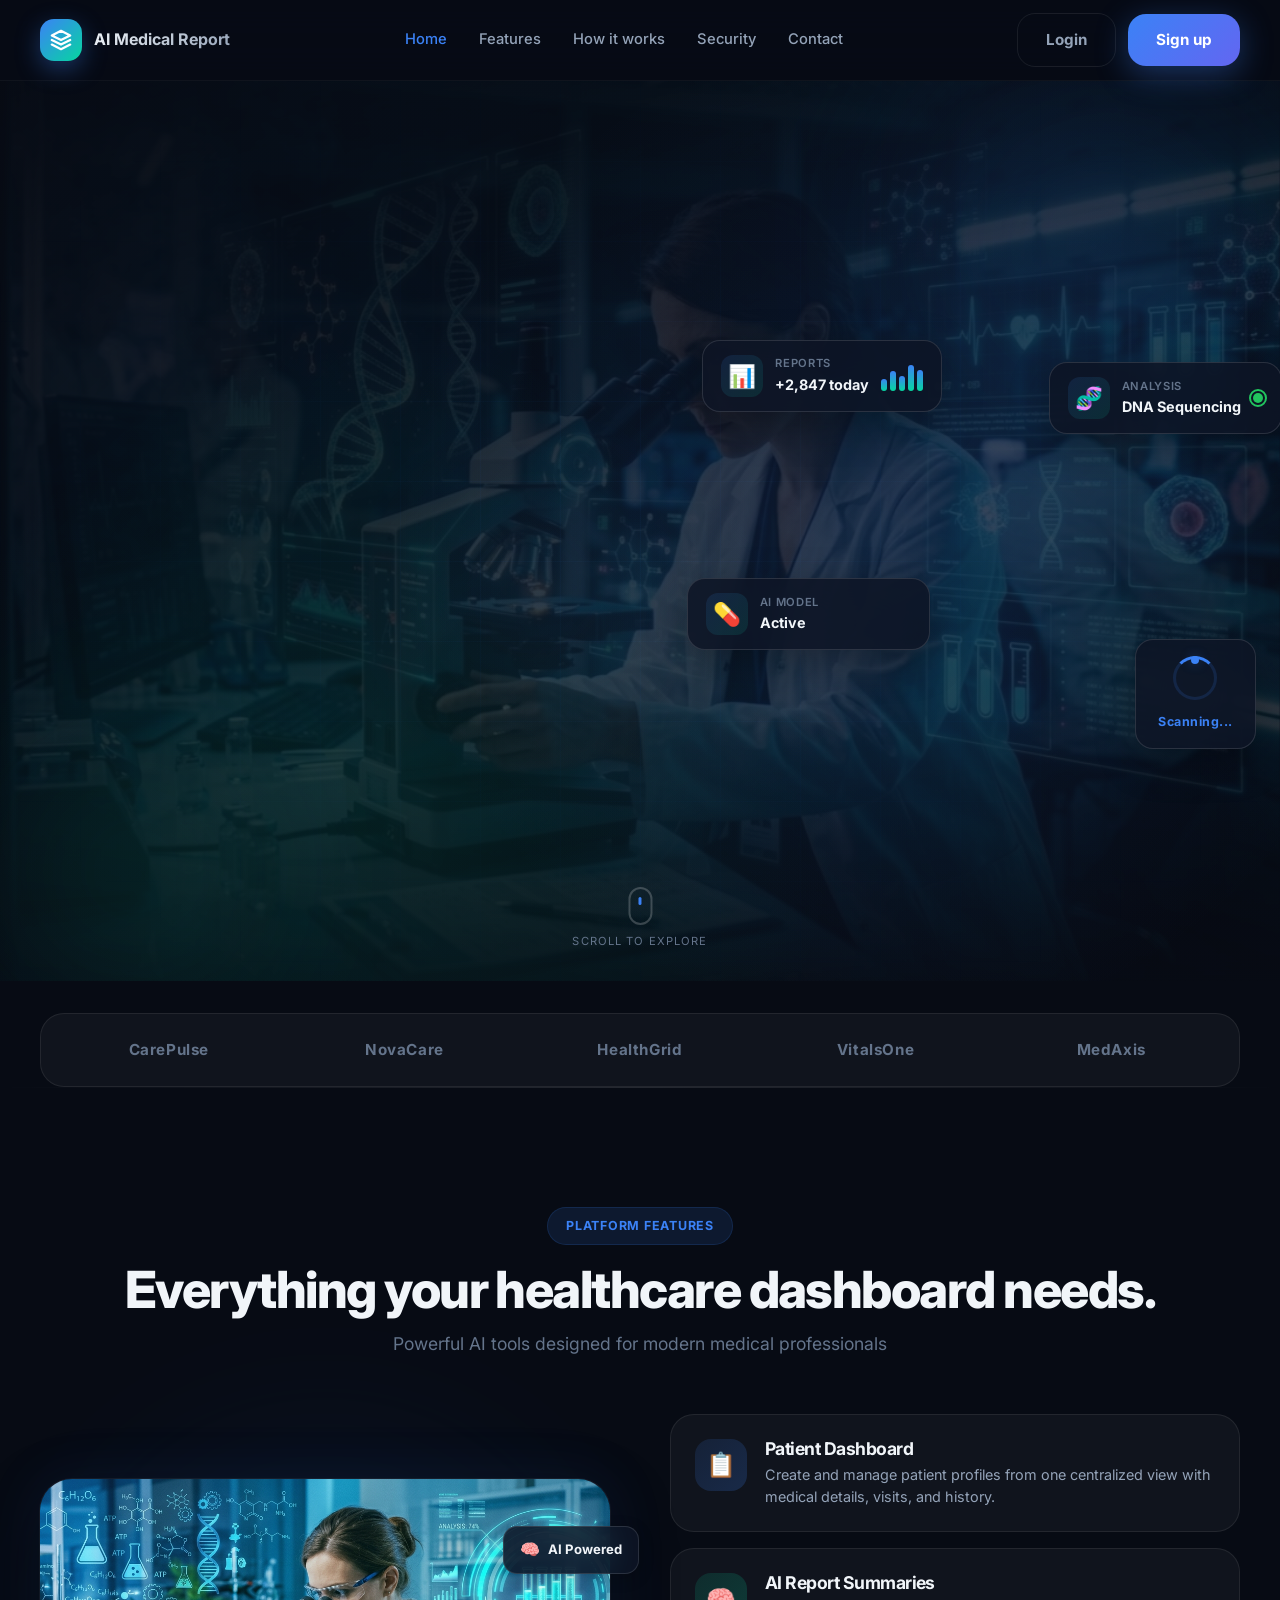
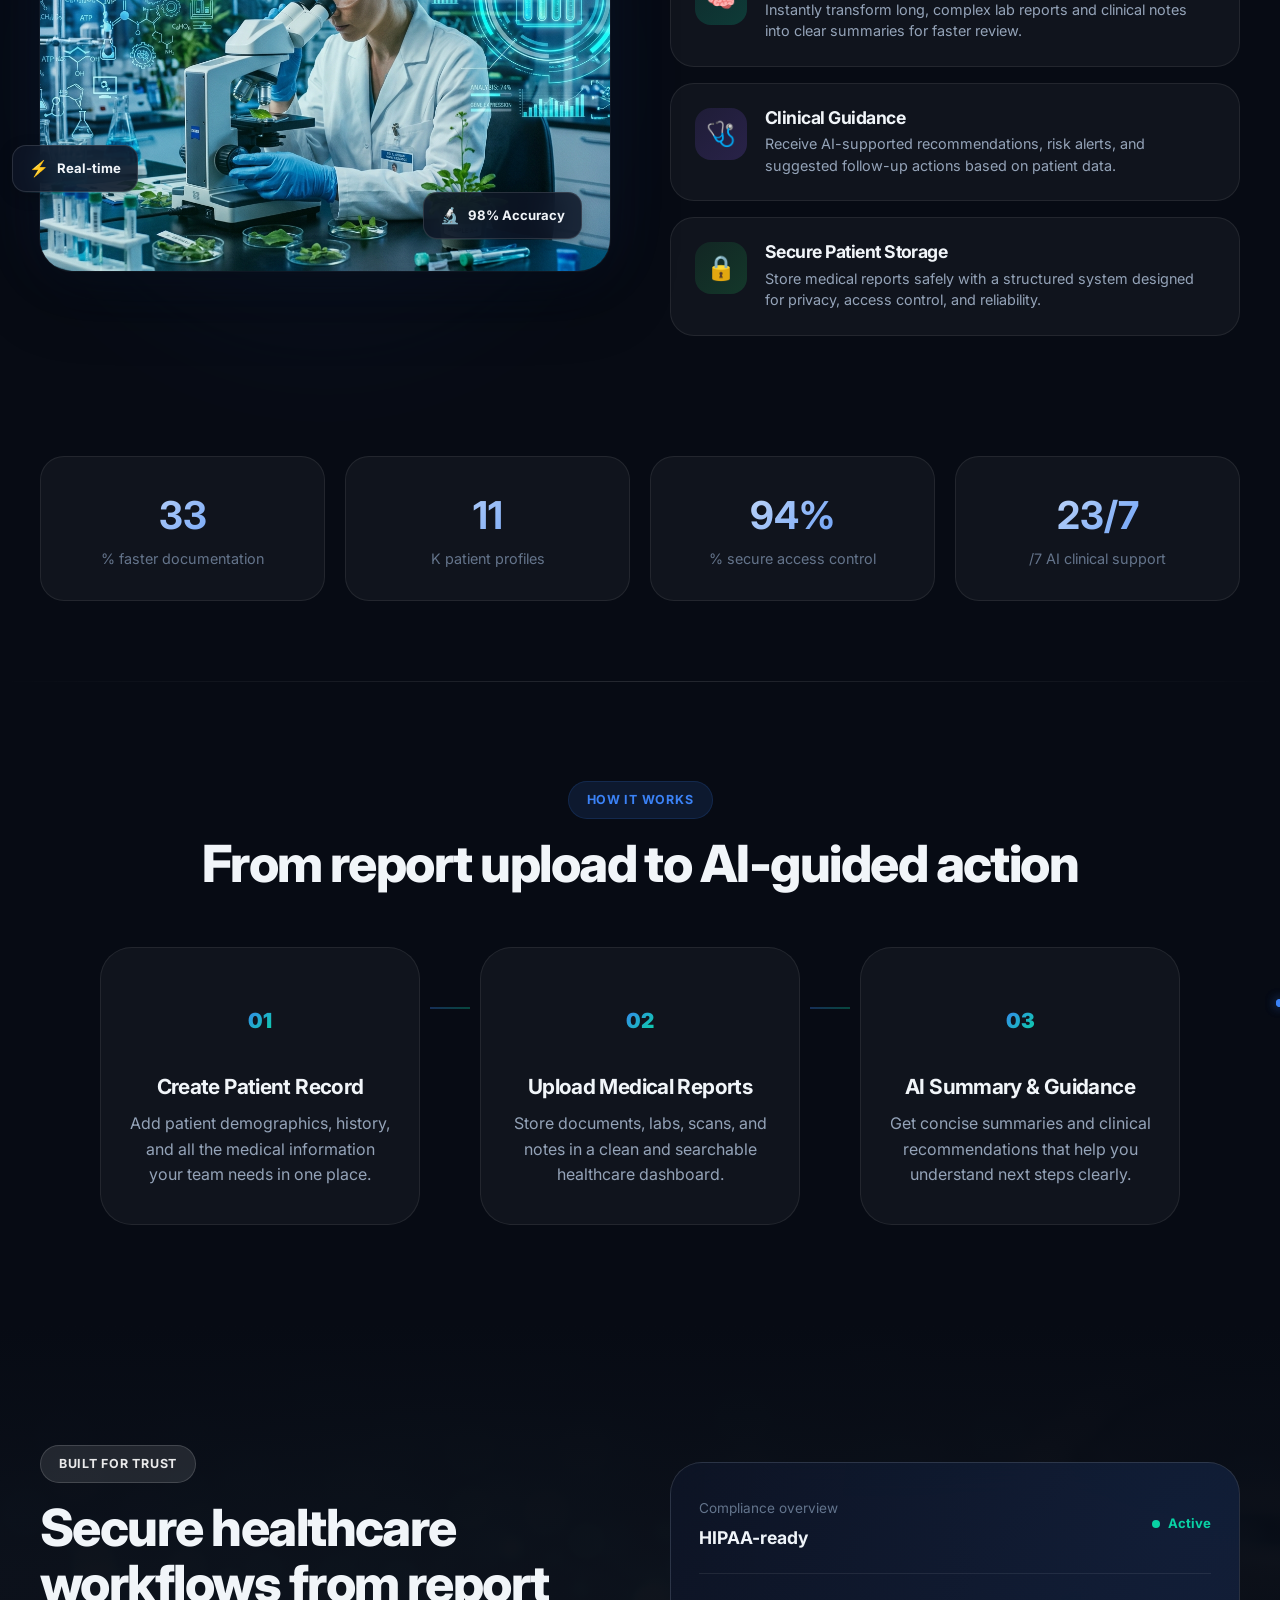
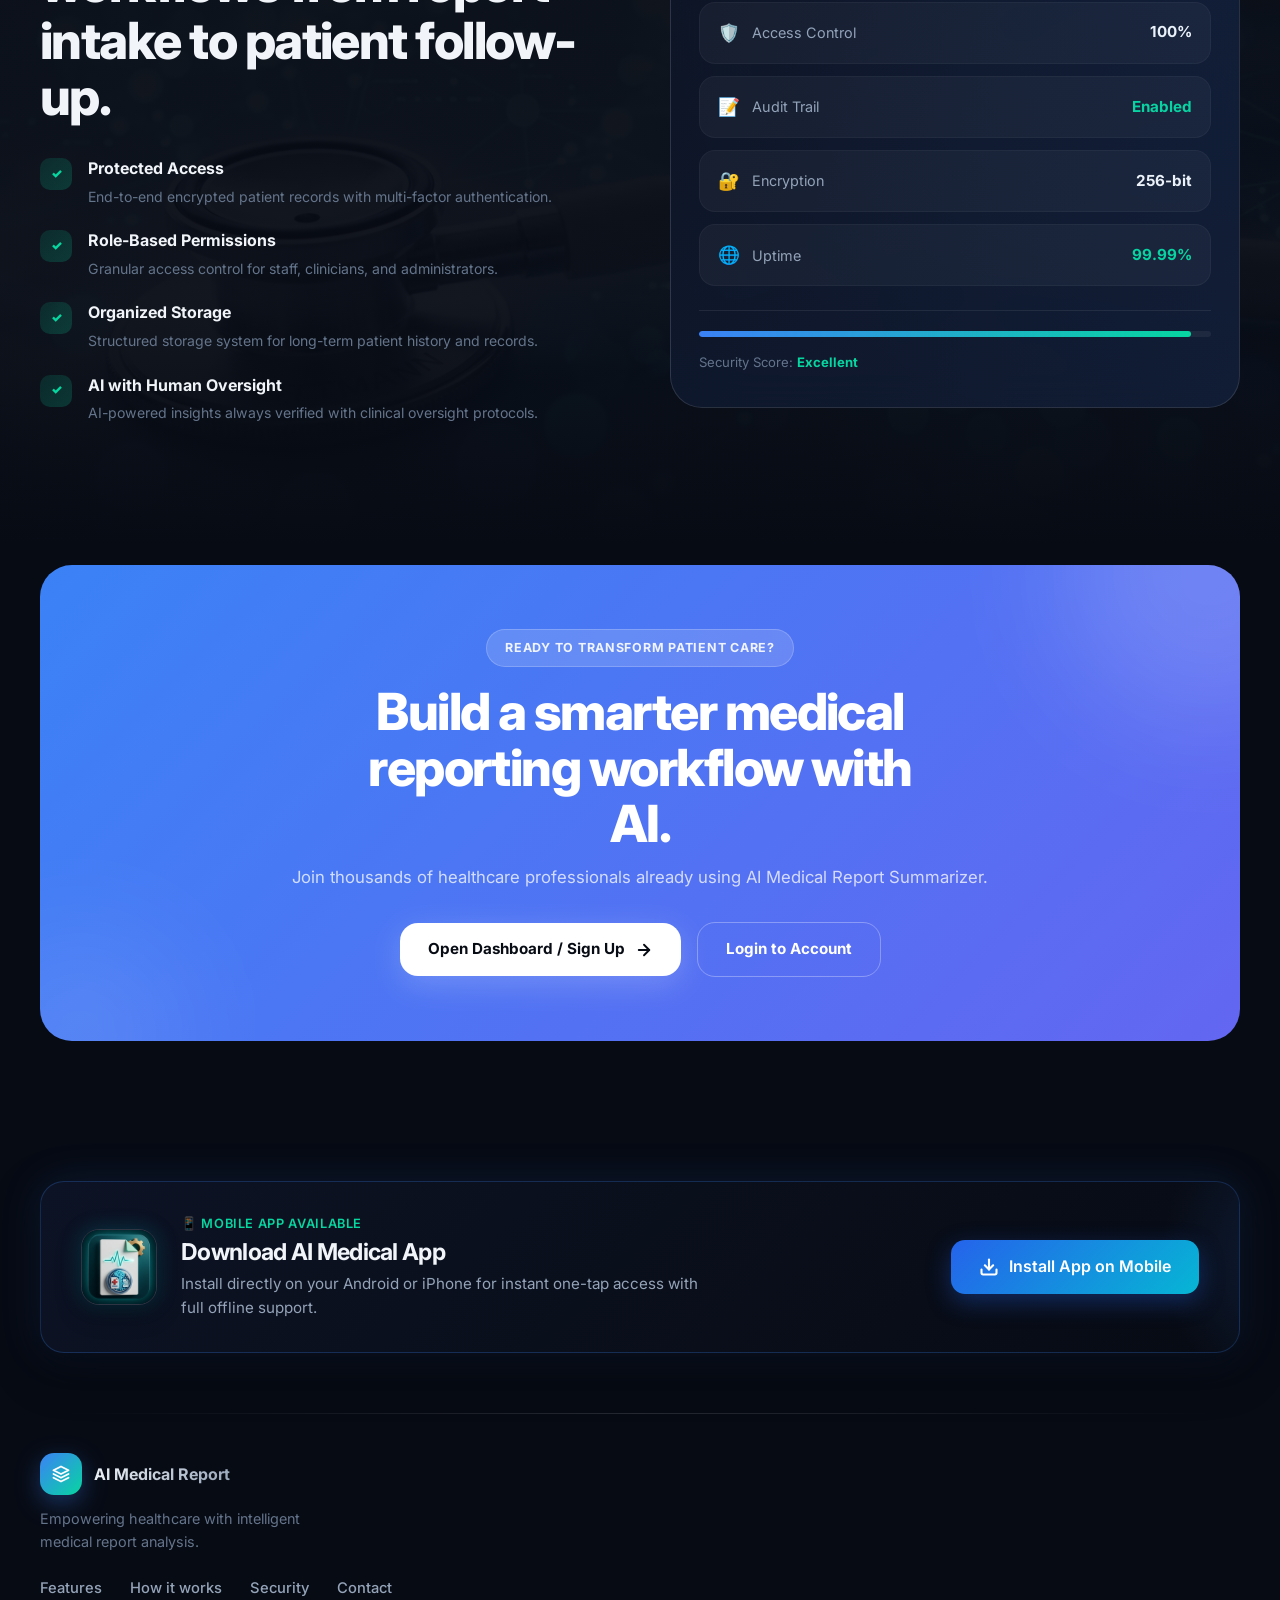
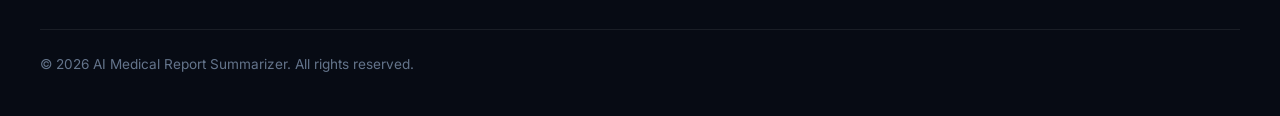
==== commit d6f4838e: "Fix mobile app install flow, iframe handling, and relative icon paths" ====
--- a/index.html
+++ b/index.html
@@ -27,6 +27,7 @@
     <link rel="icon" type="image/png" sizes="32x32" href="icons/favicon-32.png" />
     <link rel="icon" type="image/png" sizes="192x192" href="icons/icon-192.png" />
     <link rel="shortcut icon" href="favicon.png" />
+    <script src="pwa.js" defer></script>
   </head>
   <body>
     <!-- ════════ HEADER ════════ -->
@@ -474,7 +475,7 @@
           <div class="app-install-card">
             <div class="app-install-left">
               <div class="app-install-icon-wrap">
-                <img src="/icons/icon-192.png" alt="AI Medical App Icon" class="app-install-logo" />
+                <img src="icons/icon-192.png" alt="AI Medical App Icon" class="app-install-logo" />
               </div>
               <div class="app-install-info">
                 <span class="app-install-badge">📱 Mobile App Available</span>
@@ -526,18 +527,30 @@
     </footer>
 
     <script src="script.js"></script>
-    <script src="pwa.js"></script>
 
     <!-- PWA Install Guidance Modal -->
     <div class="pwa-modal-overlay" id="pwaInstallModal" role="dialog" aria-modal="true" aria-labelledby="pwaModalTitle">
       <div class="pwa-modal">
         <button class="pwa-modal-close" id="pwaModalClose" aria-label="Close modal">&times;</button>
         <div class="pwa-modal-header">
-          <img src="/icons/icon-192.png" alt="App Icon" class="pwa-modal-icon" />
+          <img src="icons/icon-192.png" alt="App Icon" class="pwa-modal-icon" />
           <div>
             <h3 class="pwa-modal-title" id="pwaModalTitle">AI Medical Summarizer</h3>
             <p class="pwa-modal-subtitle">Ready to install on your phone</p>
           </div>
+        </div>
+
+        <!-- Iframe / Hugging Face Direct Link Guidance -->
+        <div class="pwa-step-card" id="pwaStepIframe" style="display:none; border: 1px solid #3b82f6; background: rgba(59, 130, 246, 0.12);">
+          <div class="pwa-step-title" style="color: #60a5fa;">
+            <span>📱 Direct App Installation</span>
+          </div>
+          <p style="font-size: 0.88rem; color: #cbd5e1; margin-bottom: 12px; line-height: 1.5;">
+            Android Chrome preview window ke andar se direct install allow nahi karta. App ko phone mein baki apps k sath install karne k liye direct Chrome mein open karein:
+          </p>
+          <a href="https://saqiba-arif.github.io/AI-Medical-Report-Summarizer/" target="_blank" rel="noopener noreferrer" class="btn btn-primary" style="display:inline-flex; justify-content:center; align-items:center; gap:8px; width:100%; text-decoration:none; padding:12px; font-weight:600; border-radius:10px; box-sizing:border-box;">
+            <span>🚀 Open in Chrome & Install</span>
+          </a>
         </div>
 
         <div class="pwa-step-card" id="pwaStepAndroid">
